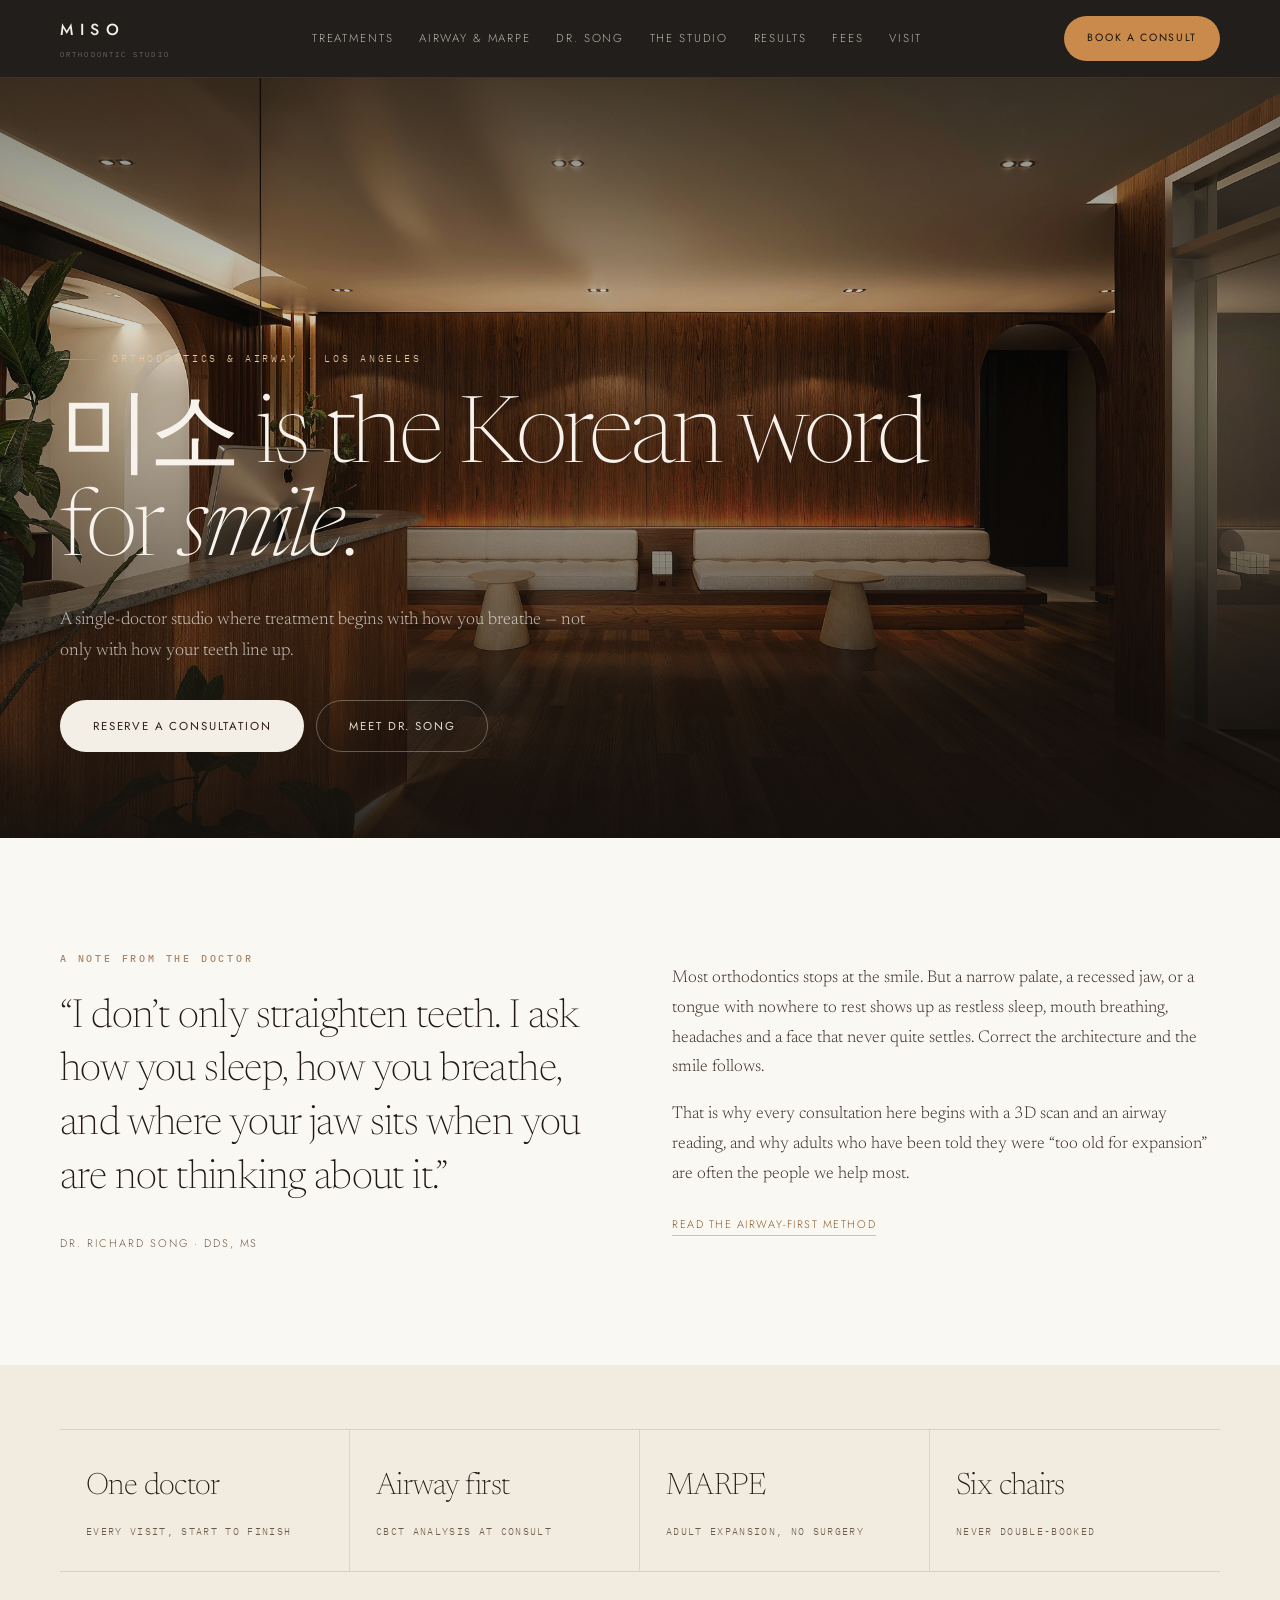
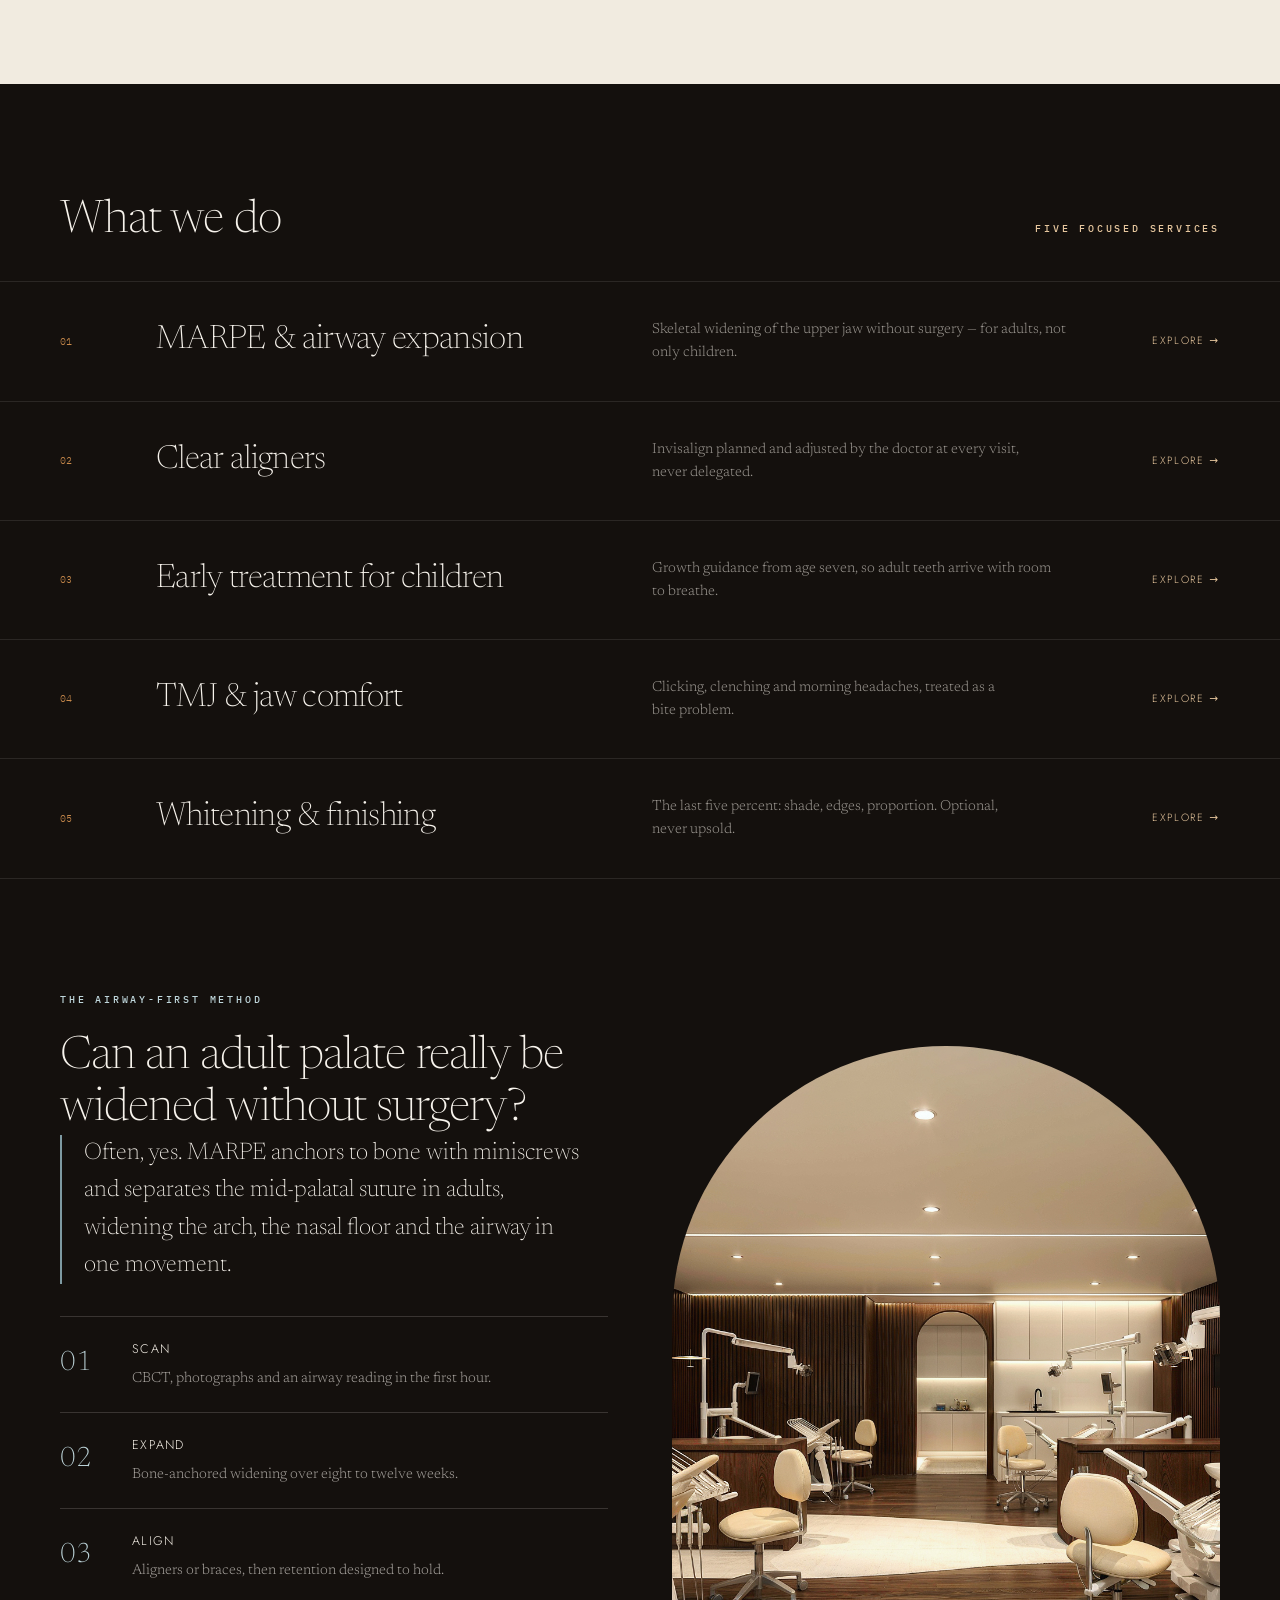
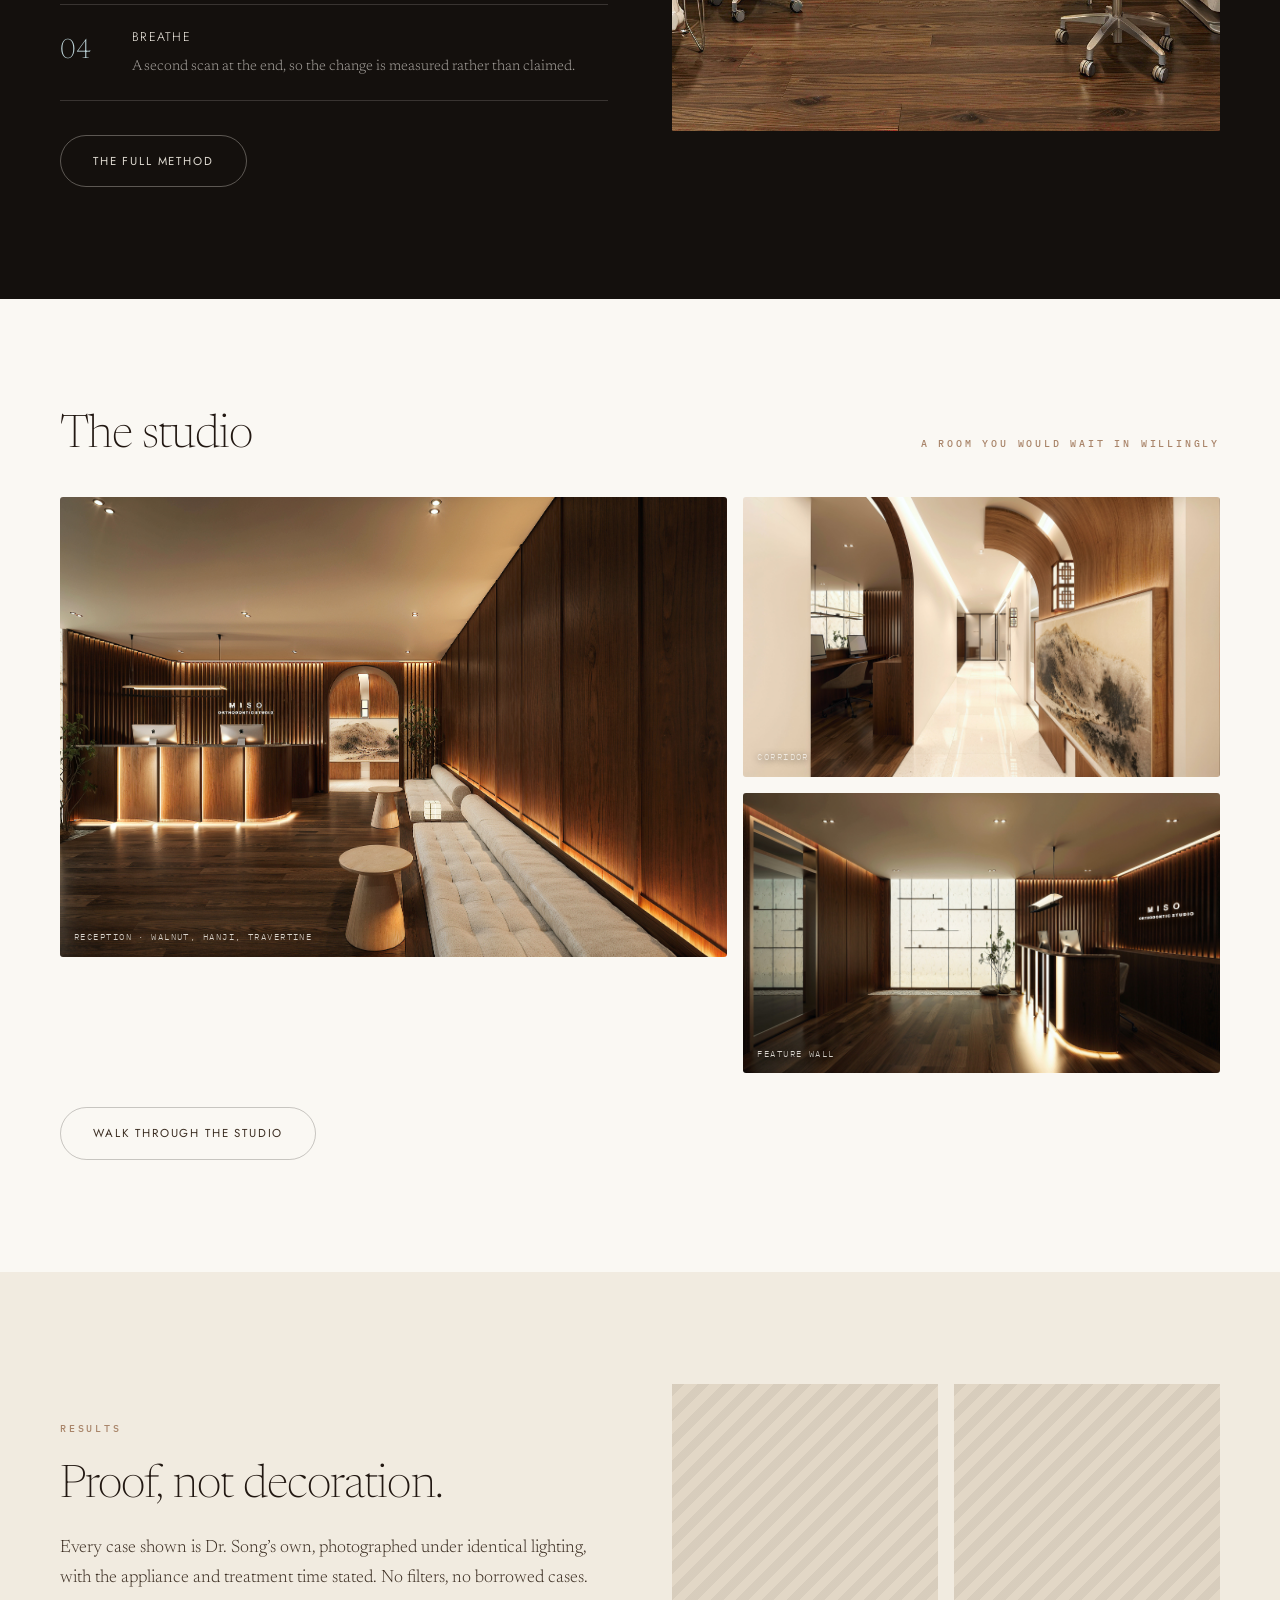
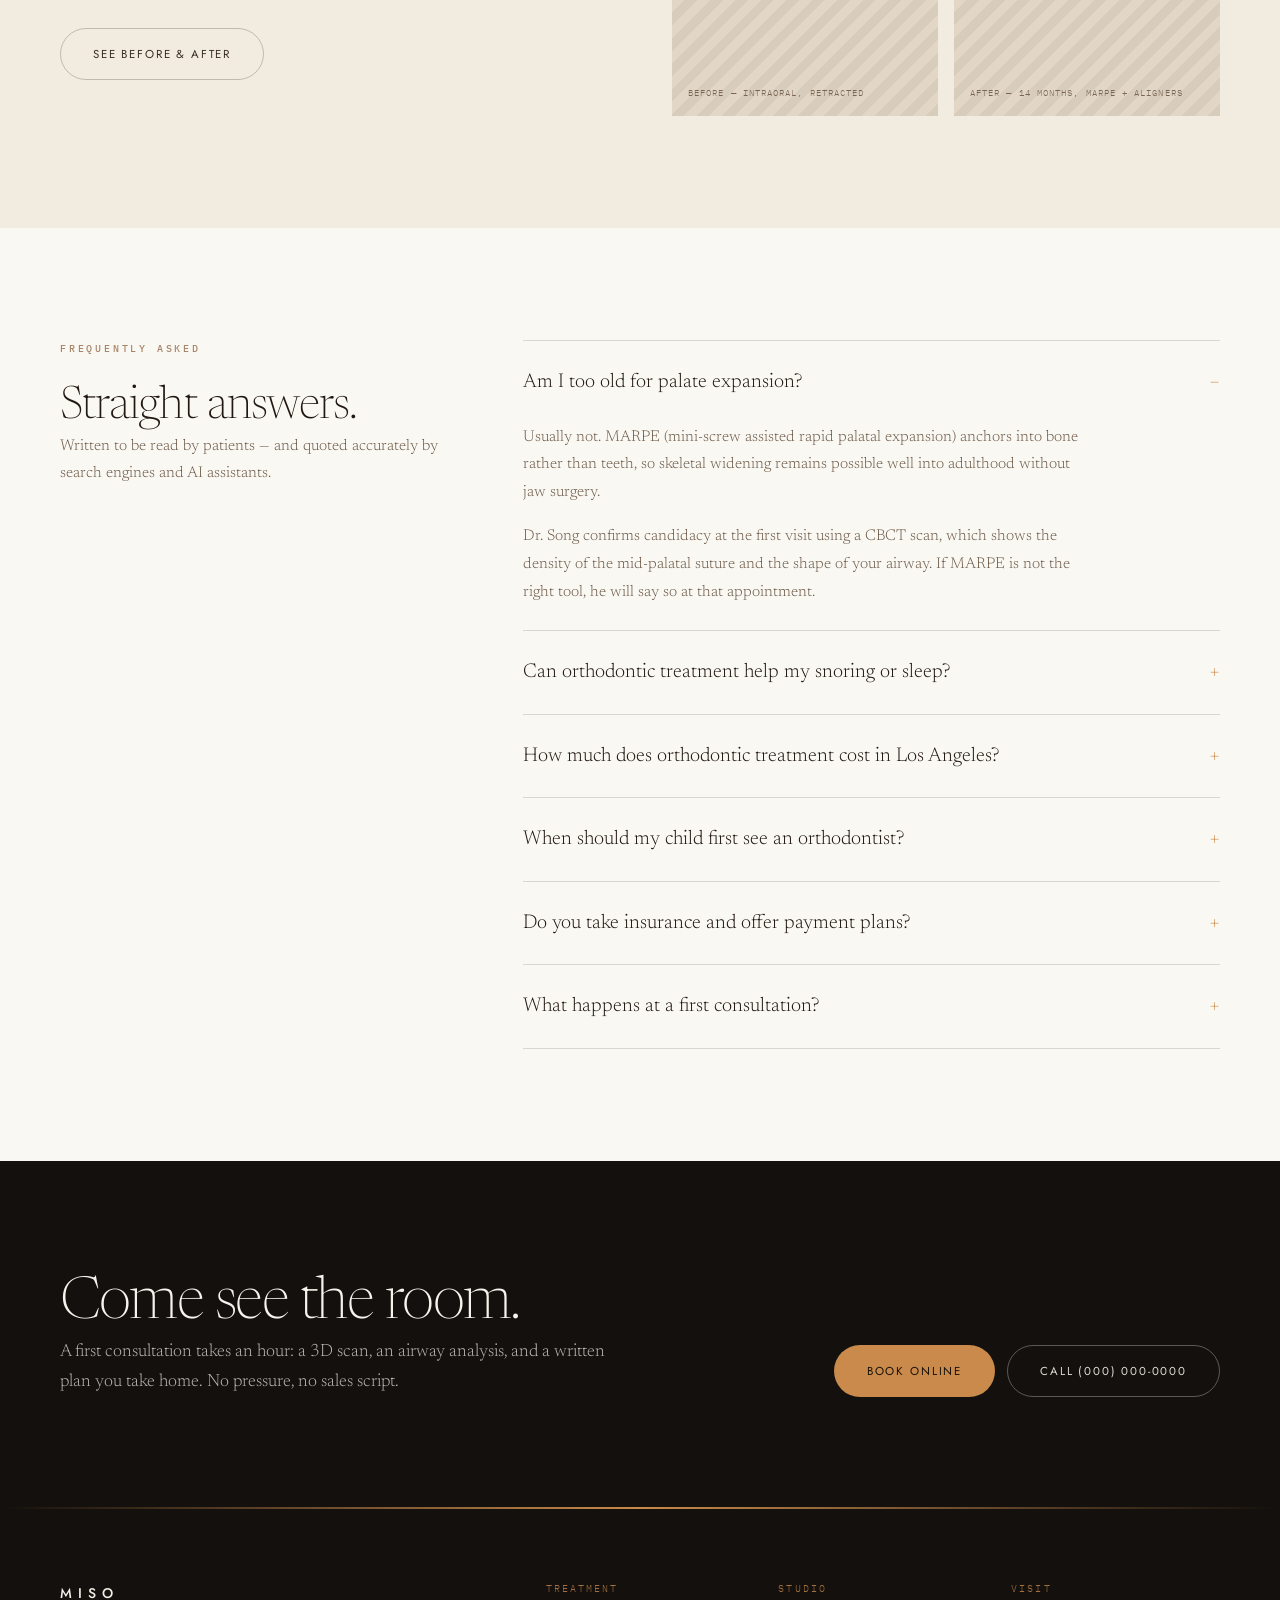
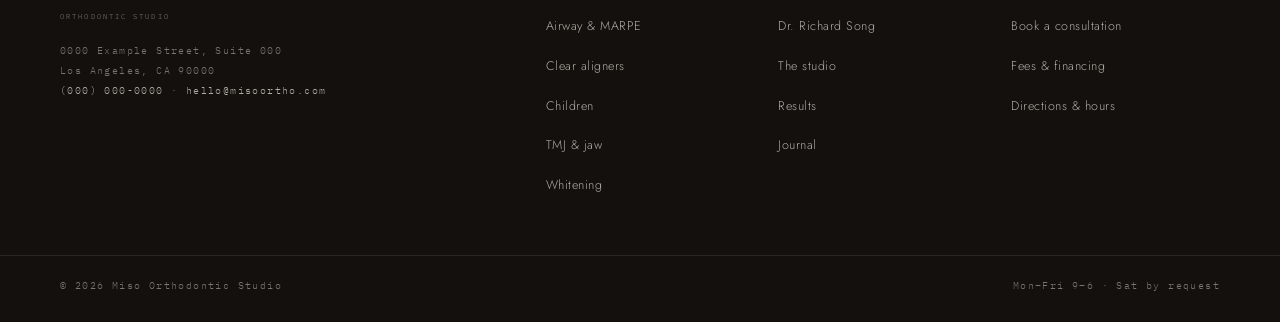
==== index.html @ 695726fe "Unpack site files to repo root (no content changes) Replaces site.zip with the site files exactly as" ====
<!DOCTYPE html>
<html lang="en">
<head>
<meta charset="utf-8">
<meta name="viewport" content="width=device-width, initial-scale=1">
<title>Miso Orthodontic Studio | Orthodontics & Airway, Los Angeles</title>
<meta name="description" content="A single-doctor orthodontic studio in Los Angeles. Dr. Richard Song treats the airway as well as the smile: MARPE expansion, clear aligners, early treatment for children and TMJ care.">
<link rel="canonical" href="https://www.misoortho.com/">
<meta property="og:title" content="Miso Orthodontic Studio | Orthodontics & Airway, Los Angeles">
<meta property="og:description" content="A single-doctor orthodontic studio in Los Angeles. Dr. Richard Song treats the airway as well as the smile: MARPE expansion, clear aligners, early treatment for children and TMJ care.">
<meta property="og:type" content="website">
<meta property="og:image" content="https://www.misoortho.com/img/lounge-dark.jpg">
<meta name="twitter:card" content="summary_large_image">
<meta name="theme-color" content="#14100D">
<link rel="preconnect" href="https://fonts.googleapis.com">
<link rel="preconnect" href="https://fonts.gstatic.com" crossorigin>
<link href="https://fonts.googleapis.com/css2?family=Newsreader:ital,opsz,wght@0,6..72,200..600;1,6..72,200..400&family=Jost:wght@300;400;500&family=IBM+Plex+Mono:wght@400;500&display=swap" rel="stylesheet">
<link rel="stylesheet" href="css/miso.css">
<script type="application/ld+json">[{"@context":"https://schema.org","@type":["Dentist","MedicalClinic"],"@id":"https://www.misoortho.com/#practice","name":"Miso Orthodontic Studio","alternateName":"Miso Ortho","description":"Orthodontic and airway-focused practice in Los Angeles led by Dr. Richard Song, DDS, MS. MARPE palatal expansion, clear aligners, early treatment for children, and TMJ care.","url":"https://www.misoortho.com/","telephone":"+1-000-000-0000","email":"hello@misoortho.com","image":"https://www.misoortho.com/img/reception-wide.jpg","priceRange":"$$$","currenciesAccepted":"USD","address":{"@type":"PostalAddress","streetAddress":"0000 Example Street, Suite 000","addressLocality":"Los Angeles","addressRegion":"CA","postalCode":"90000","addressCountry":"US"},"geo":{"@type":"GeoCoordinates","latitude":"34.0000","longitude":"-118.0000"},"areaServed":[{"@type":"City","name":"Los Angeles"}],"openingHoursSpecification":[{"@type":"OpeningHoursSpecification","dayOfWeek":["Monday","Tuesday","Wednesday","Thursday","Friday"],"opens":"09:00","closes":"18:00"},{"@type":"OpeningHoursSpecification","dayOfWeek":"Saturday","opens":"09:00","closes":"14:00","description":"By request"}],"medicalSpecialty":"Orthodontic","availableService":[{"@type":"MedicalProcedure","name":"MARPE palatal expansion","url":"https://www.misoortho.com/marpe-airway.html"},{"@type":"MedicalProcedure","name":"Clear aligner therapy","url":"https://www.misoortho.com/clear-aligners.html"},{"@type":"MedicalProcedure","name":"Interceptive orthodontics for children","url":"https://www.misoortho.com/early-treatment.html"},{"@type":"MedicalProcedure","name":"TMJ and jaw treatment","url":"https://www.misoortho.com/tmj.html"},{"@type":"MedicalProcedure","name":"Teeth whitening","url":"https://www.misoortho.com/whitening.html"}],"employee":{"@type":"Physician","@id":"https://www.misoortho.com/dr-richard-song.html#person","name":"Dr. Richard Song","honorificSuffix":"DDS, MS","jobTitle":"Orthodontist","medicalSpecialty":"Orthodontic","url":"https://www.misoortho.com/dr-richard-song.html"},"sameAs":["https://www.google.com/maps","https://www.instagram.com/"]},{"@context":"https://schema.org","@type":"FAQPage","mainEntity":[{"@type":"Question","name":"Am I too old for palate expansion?","acceptedAnswer":{"@type":"Answer","text":"Usually not. MARPE (mini-screw assisted rapid palatal expansion) anchors into bone rather than teeth, so skeletal widening remains possible well into adulthood without jaw surgery. Dr. Song confirms candidacy at the first visit using a CBCT scan, which shows the density of the mid-palatal suture and the shape of your airway. If MARPE is not the right tool, he will say so at that appointment."}},{"@type":"Question","name":"Can orthodontic treatment help my snoring or sleep?","acceptedAnswer":{"@type":"Answer","text":"It can. Widening a narrow upper jaw enlarges the nasal floor and gives the tongue more room, which many patients experience as easier nasal breathing and quieter sleep. Orthodontics is not a substitute for a sleep study. Where we suspect sleep-disordered breathing, we co-manage with a physician or sleep specialist."}},{"@type":"Question","name":"How much does orthodontic treatment cost in Los Angeles?","acceptedAnswer":{"@type":"Answer","text":"At Miso, comprehensive treatment generally falls between $4,500 and $9,500 depending on complexity and appliance, with MARPE and surgical co-management cases at the upper end. Every plan is quoted as a single all-inclusive fee covering records, appointments, retainers and one year of follow-up. Monthly plans are interest-free and we file insurance for you."}},{"@type":"Question","name":"When should my child first see an orthodontist?","acceptedAnswer":{"@type":"Answer","text":"By age seven. At that age the first adult teeth and the shape of the jaws are visible, so crowding, crossbites and narrow palates can be guided rather than corrected later. An early visit does not mean early braces. Most children first seen at seven are simply monitored, at no charge, until the right moment arrives."}},{"@type":"Question","name":"Do you take insurance and offer payment plans?","acceptedAnswer":{"@type":"Answer","text":"Yes. We are out-of-network with most PPO plans but file all paperwork on your behalf, and we offer interest-free monthly plans across the length of treatment. HSA and FSA funds are accepted."}},{"@type":"Question","name":"What happens at a first consultation?","acceptedAnswer":{"@type":"Answer","text":"One hour with Dr. Song: photographs, a 3D scan, a CBCT airway analysis where indicated, and a written treatment plan with fees before you leave. No obligation, no sales script."}}]}]</script>
</head>
<body>
<a class="skip" href="#main">Skip to content</a>
<header class="site-head">
  <div class="site-head__in">
    <a class="lockup" href="index.html" aria-label="Miso Orthodontic Studio, home">
      <span class="lockup__m">MISO</span>
      <span class="lockup__s">Orthodontic Studio</span>
    </a>
    <nav class="nav" aria-label="Primary">
      <ul><li><a href="treatments.html">Treatments</a></li><li><a href="marpe-airway.html">Airway & MARPE</a></li><li><a href="dr-richard-song.html">Dr. Song</a></li><li><a href="the-studio.html">The Studio</a></li><li><a href="results.html">Results</a></li><li><a href="fees.html">Fees</a></li><li><a href="visit.html">Visit</a></li></ul>
    </nav>
    <div class="head-cta">
      <a class="btn btn--amber btn--sm" href="consultation.html">Book a consult</a>
      <button class="burger" type="button" aria-expanded="false" aria-controls="drawer" aria-label="Open menu"><span></span><span></span></button>
    </div>
  </div>
  <div class="drawer" id="drawer" hidden>
    <ul><li><a href="treatments.html">Treatments</a></li><li><a href="marpe-airway.html">Airway & MARPE</a></li><li><a href="dr-richard-song.html">Dr. Song</a></li><li><a href="the-studio.html">The Studio</a></li><li><a href="results.html">Results</a></li><li><a href="fees.html">Fees</a></li><li><a href="visit.html">Visit</a></li><li><a href="journal.html">Journal</a></li></ul>
    <a class="btn btn--amber" href="consultation.html">Book a consultation</a>
    <a class="drawer__tel" href="tel:+1-000-000-0000">(000) 000-0000</a>
  </div>
</header>
<main id="main">
<section class="hero">
  <img class="hero__img" src="img/lounge-dark.jpg" alt="The lounge at Miso Orthodontic Studio: walnut panelling, cove lighting and a long linen bench" width="2000" height="1180" fetchpriority="high">
  <div class="hero__scrim"></div>
  <div class="hero__in">
    <p class="hero__rule"><span></span><span>Orthodontics &amp; airway &middot; Los Angeles</span></p>
    <h1 class="h1">미소 is the Korean word for <i>smile</i>.</h1>
    <p class="lede">A single-doctor studio where treatment begins with how you breathe &mdash; not only with how your teeth line up.</p>
    <p class="actions"><a class="btn btn--cream" href="consultation.html">Reserve a consultation</a><a class="btn btn--ghost-light" href="dr-richard-song.html">Meet Dr. Song</a></p>
  </div>
</section>
<section class="band band--paper" data-reveal>
  <div class="wrap two-col">
    <div>
      <p class="eyebrow">A note from the doctor</p>
      <blockquote class="pull" style="margin:0">&ldquo;I don&rsquo;t only straighten teeth. I ask how you sleep, how you breathe, and where your jaw sits when you are not thinking about it.&rdquo;</blockquote>
      <p class="sig" style="margin-top:28px">Dr. Richard Song &middot; DDS, MS</p>
    </div>
    <div class="prose">
      <p>Most orthodontics stops at the smile. But a narrow palate, a recessed jaw, or a tongue with nowhere to rest shows up as restless sleep, mouth breathing, headaches and a face that never quite settles. Correct the architecture and the smile follows.</p>
      <p>That is why every consultation here begins with a 3D scan and an airway reading, and why adults who have been told they were &ldquo;too old for expansion&rdquo; are often the people we help most.</p>
      <p style="margin-top:1.2em"><a class="txt-link" href="marpe-airway.html">Read the airway-first method</a></p>
    </div>
  </div>
</section>
<section class="band band--hanji" data-reveal style="padding-top:clamp(40px,5vw,64px)">
  <div class="wrap">
    <div class="facts">
      <div><strong>One doctor</strong><span>Every visit, start to finish</span></div>
      <div><strong>Airway first</strong><span>CBCT analysis at consult</span></div>
      <div><strong>MARPE</strong><span>Adult expansion, no surgery</span></div>
      <div><strong>Six chairs</strong><span>Never double-booked</span></div>
    </div>
  </div>
</section>
<section class="band band--ink" style="padding-bottom:0" id="treatments">
  <div class="wrap" style="display:flex;flex-wrap:wrap;gap:20px;justify-content:space-between;align-items:baseline;padding-bottom:34px">
    <h2 class="h2">What we do</h2>
    <p class="eyebrow" style="margin:0">Five focused services</p>
  </div>
  <div class="rows">
    <a class="row" href="marpe-airway.html"><span class="row__n">01</span><span class="row__t">MARPE &amp; airway expansion</span><span class="row__d">Skeletal widening of the upper jaw without surgery &mdash; for adults, not only children.</span><span class="row__go">Explore &rarr;</span></a>
    <a class="row" href="clear-aligners.html"><span class="row__n">02</span><span class="row__t">Clear aligners</span><span class="row__d">Invisalign planned and adjusted by the doctor at every visit, never delegated.</span><span class="row__go">Explore &rarr;</span></a>
    <a class="row" href="early-treatment.html"><span class="row__n">03</span><span class="row__t">Early treatment for children</span><span class="row__d">Growth guidance from age seven, so adult teeth arrive with room to breathe.</span><span class="row__go">Explore &rarr;</span></a>
    <a class="row" href="tmj.html"><span class="row__n">04</span><span class="row__t">TMJ &amp; jaw comfort</span><span class="row__d">Clicking, clenching and morning headaches, treated as a bite problem.</span><span class="row__go">Explore &rarr;</span></a>
    <a class="row" href="whitening.html"><span class="row__n">05</span><span class="row__t">Whitening &amp; finishing</span><span class="row__d">The last five percent: shade, edges, proportion. Optional, never upsold.</span><span class="row__go">Explore &rarr;</span></a>
  </div>
</section>
<section class="band band--ink" data-reveal>
  <div class="wrap two-col">
    <div>
      <p class="eyebrow eyebrow--celadon">The airway-first method</p>
      <h2 class="h2">Can an adult palate really be widened without surgery?</h2>
      <p class="answer">Often, yes. MARPE anchors to bone with miniscrews and separates the mid-palatal suture in adults, widening the arch, the nasal floor and the airway in one movement.</p>
      <ol class="steps">
        <li><b>01</b><div><span>Scan</span><p>CBCT, photographs and an airway reading in the first hour.</p></div></li>
        <li><b>02</b><div><span>Expand</span><p>Bone-anchored widening over eight to twelve weeks.</p></div></li>
        <li><b>03</b><div><span>Align</span><p>Aligners or braces, then retention designed to hold.</p></div></li>
        <li><b>04</b><div><span>Breathe</span><p>A second scan at the end, so the change is measured rather than claimed.</p></div></li>
      </ol>
      <p class="actions"><a class="btn btn--ghost-light" href="marpe-airway.html">The full method</a></p>
    </div>
    <div class="arch-img" style="aspect-ratio:4/5"><img src="img/clinic-bay.jpg" alt="A treatment bay at Miso Orthodontic Studio with walnut slat walls and cream chairs" width="1600" height="2000" loading="lazy"></div>
  </div>
</section>
<section class="band band--paper" data-reveal>
  <div class="wrap">
    <div style="display:flex;flex-wrap:wrap;gap:20px;justify-content:space-between;align-items:baseline;margin-bottom:34px">
      <h2 class="h2">The studio</h2>
      <p class="eyebrow" style="margin:0">A room you would wait in willingly</p>
    </div>
    <div class="gallery">
      <figure class="gallery__main"><img src="img/reception-wide.jpg" alt="Reception at Miso Orthodontic Studio with backlit signage and a walnut slat wall" width="2000" height="1180" loading="lazy"><figcaption>Reception &middot; walnut, hanji, travertine</figcaption></figure>
      <div class="gallery__side">
        <figure><img src="img/corridor-arch.jpg" alt="Arched walnut corridor with an ink-wash landscape painting" width="1400" height="900" loading="lazy"><figcaption>Corridor</figcaption></figure>
        <figure><img src="img/reception-hanji.jpg" alt="Hanji-panel feature wall behind the reception desk" width="1400" height="900" loading="lazy"><figcaption>Feature wall</figcaption></figure>
      </div>
    </div>
    <p class="actions"><a class="btn btn--ghost" href="the-studio.html">Walk through the studio</a></p>
  </div>
</section>
<section class="band band--hanji" data-reveal>
  <div class="wrap two-col">
    <div>
      <p class="eyebrow">Results</p>
      <h2 class="h2">Proof, not decoration.</h2>
      <p class="lede" style="margin-top:20px">Every case shown is Dr. Song&rsquo;s own, photographed under identical lighting, with the appliance and treatment time stated. No filters, no borrowed cases.</p>
      <p class="actions"><a class="btn btn--ghost" href="results.html">See before &amp; after</a></p>
    </div>
    <div class="grid-3" style="grid-template-columns:1fr 1fr">
      <div class="ph ph--case">Before &mdash; intraoral, retracted</div>
      <div class="ph ph--case">After &mdash; 14 months, MARPE + aligners</div>
    </div>
  </div>
</section>
<section class="band band--paper" id="faq">
  <div class="wrap wrap--split">
    <div class="split__aside">
      <p class="eyebrow">Frequently asked</p>
      <h2 class="h2">Straight answers.</h2>
      <p class="lede-sm">Written to be read by patients &mdash; and quoted accurately by search engines and AI assistants.</p>
    </div>
    <div class="split__body faq">
      <details class="faq__item" open>
        <summary><span>Am I too old for palate expansion?</span></summary>
        <div class="faq__a"><p>Usually not. MARPE (mini-screw assisted rapid palatal expansion) anchors into bone rather than teeth, so skeletal widening remains possible well into adulthood without jaw surgery.</p><p>Dr. Song confirms candidacy at the first visit using a CBCT scan, which shows the density of the mid-palatal suture and the shape of your airway. If MARPE is not the right tool, he will say so at that appointment.</p></div>
      </details>
      <details class="faq__item">
        <summary><span>Can orthodontic treatment help my snoring or sleep?</span></summary>
        <div class="faq__a"><p>It can. Widening a narrow upper jaw enlarges the nasal floor and gives the tongue more room, which many patients experience as easier nasal breathing and quieter sleep.</p><p>Orthodontics is not a substitute for a sleep study. Where we suspect sleep-disordered breathing, we co-manage with a physician or sleep specialist.</p></div>
      </details>
      <details class="faq__item">
        <summary><span>How much does orthodontic treatment cost in Los Angeles?</span></summary>
        <div class="faq__a"><p>At Miso, comprehensive treatment generally falls between $4,500 and $9,500 depending on complexity and appliance, with MARPE and surgical co-management cases at the upper end.</p><p>Every plan is quoted as a single all-inclusive fee covering records, appointments, retainers and one year of follow-up. Monthly plans are interest-free and we file insurance for you.</p></div>
      </details>
      <details class="faq__item">
        <summary><span>When should my child first see an orthodontist?</span></summary>
        <div class="faq__a"><p>By age seven. At that age the first adult teeth and the shape of the jaws are visible, so crowding, crossbites and narrow palates can be guided rather than corrected later.</p><p>An early visit does not mean early braces. Most children first seen at seven are simply monitored, at no charge, until the right moment arrives.</p></div>
      </details>
      <details class="faq__item">
        <summary><span>Do you take insurance and offer payment plans?</span></summary>
        <div class="faq__a"><p>Yes. We are out-of-network with most PPO plans but file all paperwork on your behalf, and we offer interest-free monthly plans across the length of treatment. HSA and FSA funds are accepted.</p></div>
      </details>
      <details class="faq__item">
        <summary><span>What happens at a first consultation?</span></summary>
        <div class="faq__a"><p>One hour with Dr. Song: photographs, a 3D scan, a CBCT airway analysis where indicated, and a written treatment plan with fees before you leave. No obligation, no sales script.</p></div>
      </details>
    </div>
  </div>
</section>
<section class="band band--ink cta-band" data-reveal>
  <div class="wrap cta-band__in">
    <div>
      <h2 class="h1-sm">Come see the room.</h2>
      <p class="lede lede--on-dark">A first consultation takes an hour: a 3D scan, an airway analysis, and a written plan you take home. No pressure, no sales script.</p>
    </div>
    <div class="cta-band__actions">
      <a class="btn btn--amber" href="consultation.html">Book online</a>
      <a class="btn btn--ghost-light" href="tel:+1-000-000-0000">Call (000) 000-0000</a>
    </div>
  </div>
</section>
</main>
<footer class="site-foot">
  <div class="wrap site-foot__in">
    <div class="site-foot__brand">
      <span class="lockup__m">MISO</span>
      <span class="lockup__s">Orthodontic Studio</span>
      <p class="mono-sm">0000 Example Street, Suite 000<br>Los Angeles, CA 90000<br><a href="tel:+1-000-000-0000">(000) 000-0000</a> &middot; <a href="mailto:hello@misoortho.com">hello@misoortho.com</a></p>
    </div>
    <div class="site-foot__cols">
      <div><p class="mono-label">Treatment</p><ul><li><a href="marpe-airway.html">Airway &amp; MARPE</a></li><li><a href="clear-aligners.html">Clear aligners</a></li><li><a href="early-treatment.html">Children</a></li><li><a href="tmj.html">TMJ &amp; jaw</a></li><li><a href="whitening.html">Whitening</a></li></ul></div>
      <div><p class="mono-label">Studio</p><ul><li><a href="dr-richard-song.html">Dr. Richard Song</a></li><li><a href="the-studio.html">The studio</a></li><li><a href="results.html">Results</a></li><li><a href="journal.html">Journal</a></li></ul></div>
      <div><p class="mono-label">Visit</p><ul><li><a href="consultation.html">Book a consultation</a></li><li><a href="fees.html">Fees &amp; financing</a></li><li><a href="visit.html">Directions &amp; hours</a></li></ul></div>
    </div>
  </div>
  <div class="wrap site-foot__legal"><span class="mono-sm">&copy; 2026 Miso Orthodontic Studio</span><span class="mono-sm">Mon&ndash;Fri 9&ndash;6 &middot; Sat by request</span></div>
</footer>
<script src="js/miso.js" defer></script>
<script src="js/analytics.js" defer></script>
<script>
  window.va = window.va || function () { (window.vaq = window.vaq || []).push(arguments); };
</script>
<script defer src="/_vercel/insights/script.js"></script>
</body>
</html>
---- css/miso.css ----
/* Miso Orthodontic Studio — design system
   Palette + type lifted from the interior renders and the signage lockup.
   Two accents only: amber = cove lighting, celadon = airway/wellness. */
:root{
  --ink:#14100D; --ink-2:#0F0C0A; --walnut:#2E1E14; --walnut-2:#3E2A1C;
  --amber:#C98A4B; --amber-soft:#E7C79E; --celadon:#7E9AA2; --celadon-soft:#BFD6DB;
  --travertine:#E2D7C6; --hanji:#F4EFE6; --paper:#FAF8F3; --paper-2:#F1EBE0;
  --text:#3A2C20; --muted:#6D5A49; --faint:#A9856A;
  --serif:"Newsreader",Georgia,"Times New Roman",serif;
  --sans:"Jost",system-ui,-apple-system,"Helvetica Neue",sans-serif;
  --mono:"IBM Plex Mono",ui-monospace,SFMono-Regular,monospace;
  --arch:999px 999px 4px 4px;
  --gut:clamp(20px,5vw,60px);
  --band:clamp(64px,9vw,112px);
}
*,*::before,*::after{box-sizing:border-box}
html{-webkit-text-size-adjust:100%;scroll-behavior:smooth}
@media (prefers-reduced-motion:reduce){html{scroll-behavior:auto}}
body{margin:0;background:var(--paper);color:var(--text);font-family:var(--serif);font-weight:300;
  font-size:17px;line-height:1.75;text-wrap:pretty;
  background-image:repeating-linear-gradient(0deg,rgba(20,16,13,.014) 0 1px,transparent 1px 3px);}
img{max-width:100%;height:auto;display:block}
a{color:#8A5A2B;text-decoration:none}
a:hover{color:var(--amber)}
h1,h2,h3,h4{font-weight:200;letter-spacing:-.02em;line-height:1.12;margin:0;color:#221812}
p{margin:0 0 1em}
p:last-child{margin-bottom:0}
.skip{position:absolute;left:-9999px}
.skip:focus{left:12px;top:12px;z-index:99;background:var(--hanji);color:var(--ink);padding:12px 18px;border-radius:4px}
:focus-visible{outline:2px solid var(--amber);outline-offset:3px}
.wrap{max-width:1360px;margin:0 auto;padding:0 var(--gut)}
.band{padding:var(--band) 0}
.band--paper{background:var(--paper)}
.band--hanji{background:var(--paper-2)}
.band--ink{background:var(--ink);color:rgba(247,243,236,.74)}
.band--ink h1,.band--ink h2,.band--ink h3{color:#F7F3EC}
.band--walnut{background:var(--walnut);color:rgba(247,243,236,.74)}
.band--walnut h2{color:#F7F3EC}

/* type scale */
.eyebrow{font-family:var(--mono);font-size:10px;font-weight:500;letter-spacing:.28em;text-transform:uppercase;color:var(--faint);margin:0 0 24px}
.band--ink .eyebrow,.band--walnut .eyebrow{color:var(--amber-soft)}
.eyebrow--celadon{color:#6D8B93}
.band--ink .eyebrow--celadon{color:var(--celadon-soft)}
.h1{font-size:clamp(44px,7.4vw,92px);line-height:1.02;letter-spacing:-.035em}
.h1-sm{font-size:clamp(34px,4.6vw,60px);line-height:1.08;letter-spacing:-.03em}
.h2{font-size:clamp(30px,3.6vw,50px)}
.h3{font-size:clamp(24px,2.4vw,34px)}
.lede{font-size:clamp(17px,1.4vw,19px);line-height:1.7;max-width:56ch}
.lede--on-dark{color:rgba(247,243,236,.74)}
.lede-sm{font-size:15.5px;line-height:1.75;color:var(--muted);max-width:46ch}
.mono-label{font-family:var(--mono);font-size:9.5px;letter-spacing:.22em;text-transform:uppercase;color:var(--faint);margin:0 0 14px}
.mono-sm{font-family:var(--mono);font-size:10px;line-height:2;letter-spacing:.14em;color:var(--muted)}
.pull{font-size:clamp(26px,3.2vw,40px);line-height:1.34;font-weight:200;color:#221812;letter-spacing:-.015em}
.band--ink .pull{color:#F4EFE6}
.sig{font-family:var(--sans);font-size:11px;letter-spacing:.18em;text-transform:uppercase;color:var(--muted)}
.band--ink .sig{color:rgba(244,239,230,.6)}

/* buttons */
.btn{display:inline-flex;align-items:center;justify-content:center;min-height:48px;padding:15px 32px;border-radius:999px;
  font-family:var(--sans);font-size:11.5px;font-weight:400;letter-spacing:.16em;text-transform:uppercase;
  border:1px solid transparent;transition:transform .25s ease,background-color .25s ease,color .25s ease,border-color .25s ease}
.btn:hover{transform:translateY(-1px)}
.btn--amber{background:var(--amber);color:#1A1209}
.btn--amber:hover{background:var(--amber-soft);color:#1A1209}
.btn--ink{background:var(--walnut);color:var(--hanji)}
.btn--ink:hover{background:var(--ink);color:var(--hanji)}
.btn--cream{background:var(--hanji);color:var(--walnut)}
.btn--cream:hover{background:#fff;color:var(--walnut)}
.btn--ghost{border-color:rgba(20,16,13,.22);color:#3A2C20}
.btn--ghost:hover{border-color:var(--amber);color:#8A5A2B}
.btn--ghost-light{border-color:rgba(244,239,230,.32);color:rgba(244,239,230,.9)}
.btn--ghost-light:hover{border-color:var(--amber-soft);color:#fff}
.btn--sm{min-height:42px;padding:12px 22px;font-size:10.5px}
.txt-link{font-family:var(--sans);font-size:11px;letter-spacing:.14em;text-transform:uppercase;border-bottom:1px solid rgba(138,90,43,.35);padding-bottom:3px}

/* header */
.site-head{position:sticky;top:0;z-index:50;background:rgba(20,16,13,.94);backdrop-filter:blur(10px);border-bottom:1px solid rgba(244,239,230,.1)}
.site-head__in{display:flex;align-items:center;justify-content:space-between;gap:24px;max-width:1360px;margin:0 auto;padding:16px var(--gut)}
.lockup{display:block;color:var(--hanji)}
.lockup:hover{color:#fff}
.lockup__m{display:block;font-family:var(--sans);font-weight:500;font-size:16px;letter-spacing:.42em}
.lockup__s{display:block;font-family:var(--mono);font-size:7px;letter-spacing:.3em;text-transform:uppercase;color:rgba(244,239,230,.5);margin-top:5px}
.nav ul{display:flex;gap:clamp(14px,2vw,32px);list-style:none;margin:0;padding:0}
.nav a{font-family:var(--sans);font-size:11.5px;letter-spacing:.16em;text-transform:uppercase;color:rgba(244,239,230,.72);padding:6px 0;border-bottom:1px solid transparent}
.nav a:hover,.nav a[aria-current]{color:var(--amber-soft);border-bottom-color:var(--amber)}
.head-cta{display:flex;align-items:center;gap:12px}
.burger{display:none;width:46px;height:46px;background:none;border:1px solid rgba(244,239,230,.25);border-radius:999px;cursor:pointer;
  flex-direction:column;align-items:center;justify-content:center;gap:5px}
.burger span{display:block;width:14px;height:1px;background:var(--hanji);transition:transform .3s ease,opacity .3s ease}
.burger[aria-expanded="true"] span:first-child{transform:translateY(3px) rotate(45deg)}
.burger[aria-expanded="true"] span:last-child{transform:translateY(-3px) rotate(-45deg)}
.drawer{background:var(--ink);border-top:1px solid rgba(244,239,230,.1);padding:20px var(--gut) 34px}
.drawer[hidden]{display:none}
.drawer ul{list-style:none;margin:0 0 22px;padding:0}
.drawer li{border-top:1px solid rgba(244,239,230,.12)}
.drawer a{display:block;padding:16px 0;font-family:var(--serif);font-size:24px;font-weight:200;color:var(--hanji)}
.drawer__tel{display:block;margin-top:16px;font-family:var(--mono);font-size:11px;letter-spacing:.16em;color:rgba(244,239,230,.6)}

/* hero */
.hero{position:relative;min-height:min(88vh,760px);display:flex;align-items:flex-end;overflow:hidden;background:var(--ink)}
.hero__img{position:absolute;inset:0;width:100%;height:100%;object-fit:cover;object-position:center 42%}
.hero__scrim{position:absolute;inset:0;background:linear-gradient(180deg,rgba(20,16,13,.55) 0%,rgba(20,16,13,.15) 34%,rgba(20,16,13,.9) 100%)}
.hero__in{position:relative;width:100%;max-width:1360px;margin:0 auto;padding:0 var(--gut) clamp(48px,7vw,86px)}
.hero__in>*{opacity:0;transform:translateY(22px);animation:rise .9s cubic-bezier(.22,.7,.24,1) forwards}
.hero__in>*:nth-child(2){animation-delay:.1s}
.hero__in>*:nth-child(3){animation-delay:.18s}
.hero__in>*:nth-child(4){animation-delay:.26s}
@keyframes rise{to{opacity:1;transform:none}}
.hero h1{color:#F7F3EC;max-width:19ch}
.hero .lede{color:rgba(247,243,236,.76);margin-top:24px}
.hero__rule{display:flex;align-items:center;gap:14px;margin-bottom:26px}
.hero__rule span:first-child{width:38px;height:1px;background:var(--amber)}
.hero__rule span:last-child{font-family:var(--mono);font-size:9.5px;letter-spacing:.3em;text-transform:uppercase;color:var(--amber-soft)}
.actions{display:flex;flex-wrap:wrap;gap:12px;margin-top:34px}
@media (prefers-reduced-motion:reduce){.hero__in>*{animation:none;opacity:1;transform:none}}

/* page hero (inner pages) */
.phero{background:var(--ink);padding:clamp(56px,8vw,104px) 0 clamp(48px,6vw,84px)}
.phero h1{color:#F7F3EC;max-width:22ch}
.phero p.lede{color:rgba(247,243,236,.74);margin-top:22px}
.phero__grid{display:grid;grid-template-columns:1.1fr .9fr;gap:clamp(28px,5vw,72px);align-items:end}
.phero__img{border-radius:var(--arch);overflow:hidden;aspect-ratio:4/5}
.phero__img img{width:100%;height:100%;object-fit:cover}
.crumbs{list-style:none;display:flex;flex-wrap:wrap;gap:10px;margin:0 0 26px;padding:0;font-family:var(--mono);font-size:9.5px;letter-spacing:.18em;text-transform:uppercase}
.crumbs li+li::before{content:"/";margin-right:10px;color:rgba(244,239,230,.3)}
.crumbs a{color:rgba(244,239,230,.55)}
.crumbs a:hover{color:var(--amber-soft)}
.crumbs li[aria-current]{color:var(--amber-soft)}

/* layout helpers */
.wrap--split{max-width:1360px;margin:0 auto;padding:0 var(--gut);display:grid;grid-template-columns:minmax(240px,.8fr) minmax(0,1.4fr);gap:clamp(28px,5vw,80px);align-items:start}
.two-col{display:grid;grid-template-columns:1fr 1fr;gap:clamp(28px,5vw,72px);align-items:center}
.arch-img{border-radius:var(--arch);overflow:hidden}
.arch-img img{width:100%;height:100%;object-fit:cover}
.prose p+p{margin-top:0}
.prose h3{margin:38px 0 12px}
.prose ul{margin:0 0 1em;padding-left:20px}
.prose li{margin-bottom:.5em}
.answer{font-size:clamp(19px,2vw,24px);line-height:1.55;font-weight:200;color:#221812;border-left:2px solid var(--amber);padding-left:22px;margin:0 0 32px}
.band--ink .answer{color:#F7F3EC;border-left-color:var(--celadon)}

/* facts strip */
.facts{display:grid;grid-template-columns:repeat(4,1fr);border-top:1px solid rgba(20,16,13,.12);border-bottom:1px solid rgba(20,16,13,.12)}
.facts>div{padding:30px 26px;border-right:1px solid rgba(20,16,13,.1)}
.facts>div:last-child{border-right:0}
.facts strong{display:block;font-family:var(--serif);font-weight:200;font-size:clamp(24px,2.4vw,34px);color:#221812;letter-spacing:-.02em}
.facts span{display:block;font-family:var(--mono);font-size:9.5px;letter-spacing:.14em;text-transform:uppercase;color:var(--muted);margin-top:10px}

/* treatment index rows */
.rows{border-top:1px solid rgba(244,239,230,.1)}
.row{display:grid;grid-template-columns:64px minmax(0,1fr) minmax(0,26rem) 120px;gap:clamp(16px,3vw,32px);align-items:center;
  padding:30px var(--gut);border-bottom:1px solid rgba(244,239,230,.1);max-width:1360px;margin:0 auto;
  position:relative;transition:background-color .3s ease}
.row::before{content:"";position:absolute;inset:0;background:linear-gradient(90deg,rgba(201,138,75,.14),transparent 55%);opacity:0;transition:opacity .35s ease}
.row:hover::before{opacity:1}
.row>*{position:relative}
.row__n{font-family:var(--mono);font-size:10px;color:var(--amber)}
.row__t{font-family:var(--serif);font-weight:200;font-size:clamp(24px,2.6vw,34px);color:#F7F3EC;letter-spacing:-.02em}
.row__d{font-size:14.5px;line-height:1.6;color:rgba(244,239,230,.6)}
.row__go{justify-self:end;font-family:var(--sans);font-size:10.5px;letter-spacing:.16em;text-transform:uppercase;color:var(--amber-soft)}

/* cards */
.cards{display:grid;grid-template-columns:repeat(3,1fr);gap:24px}
.card{background:var(--paper);border:1px solid rgba(20,16,13,.09);display:flex;flex-direction:column}
.card--lead{grid-row:span 2}
.card__img{aspect-ratio:16/10;overflow:hidden}
.card--lead .card__img{aspect-ratio:4/3}
.card__img img{width:100%;height:100%;object-fit:cover;transition:transform .7s cubic-bezier(.22,.7,.24,1)}
.card:hover .card__img img{transform:scale(1.04)}
.card__body{padding:26px}
.card h3{margin:12px 0 10px}
.card p{font-size:14.5px;line-height:1.7;color:var(--muted)}

/* steps */
.steps{list-style:none;margin:0;padding:0}
.steps li{display:flex;gap:20px;padding:22px 0;border-top:1px solid rgba(247,243,236,.16)}
.steps li:last-child{border-bottom:1px solid rgba(247,243,236,.16)}
.steps b{flex:none;width:52px;font-family:var(--serif);font-weight:200;font-size:28px;color:var(--celadon-soft)}
.steps span{display:block;font-family:var(--sans);font-size:12.5px;letter-spacing:.1em;text-transform:uppercase;color:#F4EFE6}
.steps p{margin:6px 0 0;font-size:14.5px;line-height:1.6;color:rgba(247,243,236,.64)}
.band--paper .steps li{border-color:rgba(20,16,13,.14)}
.band--paper .steps b{color:var(--amber)}
.band--paper .steps span{color:#221812}
.band--paper .steps p{color:var(--muted)}

/* gallery */
.gallery{display:grid;grid-template-columns:1.4fr 1fr;gap:16px}
.gallery__side{display:grid;grid-template-rows:1fr 1fr;gap:16px}
.gallery figure{margin:0;overflow:hidden;border-radius:3px;position:relative;background:var(--walnut)}
.gallery img{width:100%;height:100%;object-fit:cover;transition:transform .8s cubic-bezier(.22,.7,.24,1)}
.gallery figure:hover img{transform:scale(1.03)}
.gallery__main{height:clamp(300px,42vw,460px)}
.gallery figcaption{position:absolute;left:14px;bottom:12px;font-family:var(--mono);font-size:9px;letter-spacing:.16em;text-transform:uppercase;color:rgba(247,243,236,.85);text-shadow:0 1px 6px rgba(0,0,0,.6)}
.grid-3{display:grid;grid-template-columns:repeat(3,1fr);gap:16px}
.grid-3 figure{margin:0;border-radius:3px;overflow:hidden;aspect-ratio:1;position:relative}

/* faq */
.faq__item{border-top:1px solid rgba(20,16,13,.14)}
.faq__item:last-child{border-bottom:1px solid rgba(20,16,13,.14)}
.faq__item summary{display:flex;justify-content:space-between;gap:20px;align-items:baseline;list-style:none;cursor:pointer;
  padding:22px 0;font-size:clamp(18px,1.7vw,20px);font-weight:300;color:#221812}
.faq__item summary::-webkit-details-marker{display:none}
.faq__item summary::after{content:"+";font-family:var(--serif);font-size:22px;color:var(--amber);flex:none}
.faq__item[open] summary::after{content:"\2212"}
.faq__item summary:hover{color:#8A5A2B}
.faq__a{padding:0 0 24px;max-width:62ch;color:var(--muted);font-size:15.5px;line-height:1.8}
.faq__a p+p{margin-top:1em}

/* placeholders for photography not yet shot */
.ph{background:var(--travertine);background-image:repeating-linear-gradient(-45deg,rgba(20,16,13,.05) 0 9px,transparent 9px 18px);
  display:flex;align-items:flex-end;padding:16px;color:#7A6552;font-family:var(--mono);font-size:9px;letter-spacing:.12em;text-transform:uppercase;line-height:1.6}
.ph--arch{border-radius:var(--arch)}
.ph--portrait{aspect-ratio:3/4}
.ph--case{aspect-ratio:4/5}

/* cta band */
.cta-band{position:relative;overflow:hidden}
.cta-band::after{content:"";position:absolute;left:0;right:0;bottom:0;height:2px;background:linear-gradient(90deg,transparent,var(--amber),transparent)}
.cta-band__in{display:flex;flex-wrap:wrap;gap:36px;justify-content:space-between;align-items:flex-end}
.cta-band__actions{display:flex;flex-wrap:wrap;gap:12px}

/* footer */
.site-foot{background:var(--ink);color:rgba(244,239,230,.6);padding:clamp(48px,6vw,72px) 0 26px}
.site-foot__in{display:grid;grid-template-columns:minmax(240px,1fr) minmax(0,1.6fr);gap:clamp(28px,5vw,72px)}
.site-foot .lockup__m{color:var(--hanji);font-size:14px}
.site-foot .lockup__s{margin-bottom:18px}
.site-foot .mono-sm{color:rgba(244,239,230,.45)}
.site-foot a{color:rgba(244,239,230,.7)}
.site-foot a:hover{color:var(--amber-soft)}
.site-foot__cols{display:grid;grid-template-columns:repeat(3,1fr);gap:24px}
.site-foot__cols ul{list-style:none;margin:0;padding:0}
.site-foot__cols li{margin-bottom:10px}
.site-foot__cols a{font-family:var(--sans);font-size:12.5px;letter-spacing:.04em}
.site-foot .mono-label{color:var(--amber);opacity:.8}
.site-foot__legal{display:flex;justify-content:space-between;gap:16px;flex-wrap:wrap;margin-top:44px;padding-top:20px;border-top:1px solid rgba(244,239,230,.1)}

/* reveal on scroll */
[data-reveal]{opacity:0;transform:translateY(26px);transition:opacity .8s cubic-bezier(.22,.7,.24,1),transform .8s cubic-bezier(.22,.7,.24,1)}
[data-reveal].is-in{opacity:1;transform:none}
@media (prefers-reduced-motion:reduce){[data-reveal]{opacity:1;transform:none;transition:none}}

/* responsive */
@media (max-width:1080px){
  .nav{display:none}
  .burger{display:flex}
  .cards{grid-template-columns:1fr 1fr}
  .card--lead{grid-row:auto;grid-column:span 2}
  .facts{grid-template-columns:1fr 1fr}
  .facts>div:nth-child(2n){border-right:0}
  .facts>div:nth-child(-n+2){border-bottom:1px solid rgba(20,16,13,.1)}
  .row{grid-template-columns:44px minmax(0,1fr) 90px}
  .row__d{display:none}
}
@media (max-width:820px){
  body{font-size:16.5px}
  .wrap--split,.two-col,.phero__grid,.site-foot__in{grid-template-columns:1fr}
  .phero__img{aspect-ratio:16/11;order:-1}
  .gallery{grid-template-columns:1fr}
  .gallery__side{grid-template-rows:auto;grid-template-columns:1fr 1fr}
  .gallery__side figure{aspect-ratio:1}
  .cards{grid-template-columns:1fr}
  .card--lead{grid-column:auto}
  .site-foot__cols{grid-template-columns:1fr 1fr}
  .cta-band__in{align-items:flex-start}
}
@media (max-width:520px){
  .grid-3{grid-template-columns:1fr 1fr}
  .facts{grid-template-columns:1fr}
  .facts>div{border-right:0;border-bottom:1px solid rgba(20,16,13,.1)}
  .head-cta .btn{display:none}
  .btn{width:100%}
  .cta-band__actions .btn,.actions .btn{width:auto;flex:1 1 auto}
}
@media print{.site-head,.drawer,.cta-band,.burger{display:none}body{background:#fff}}
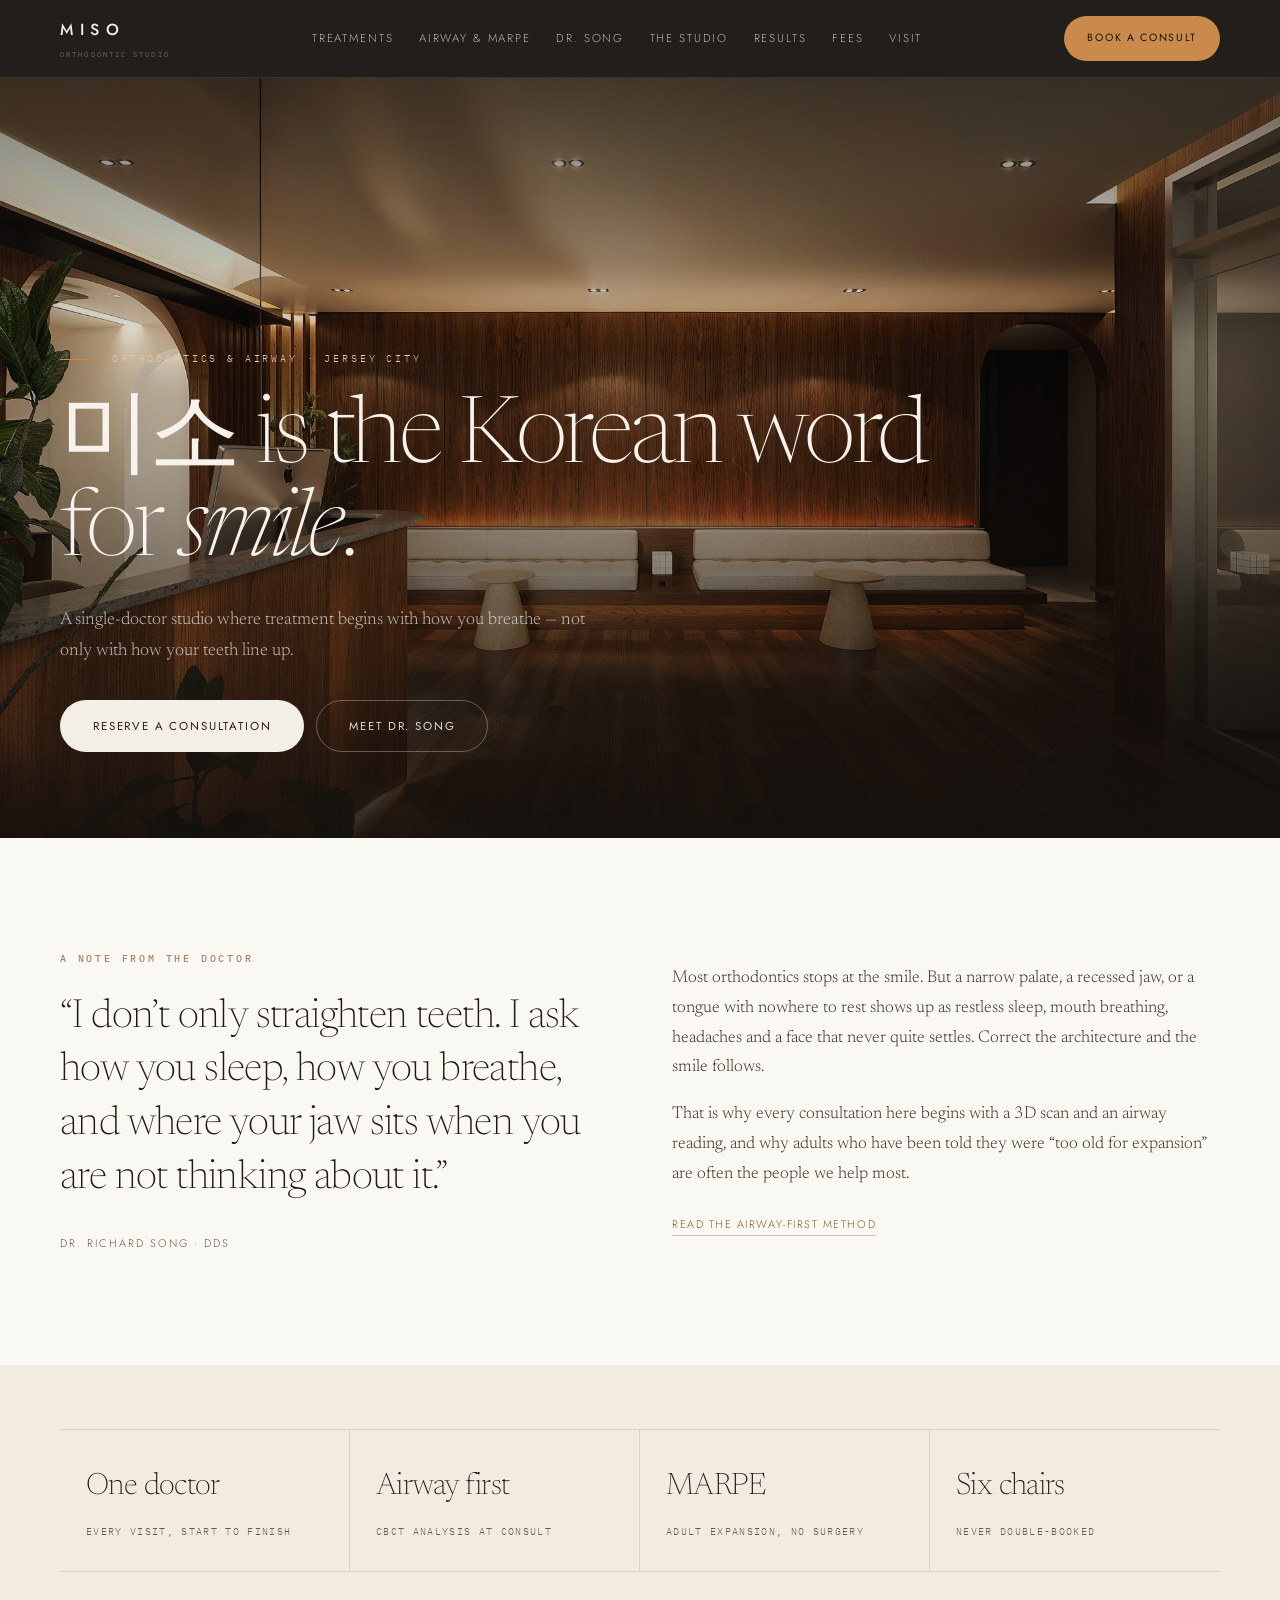
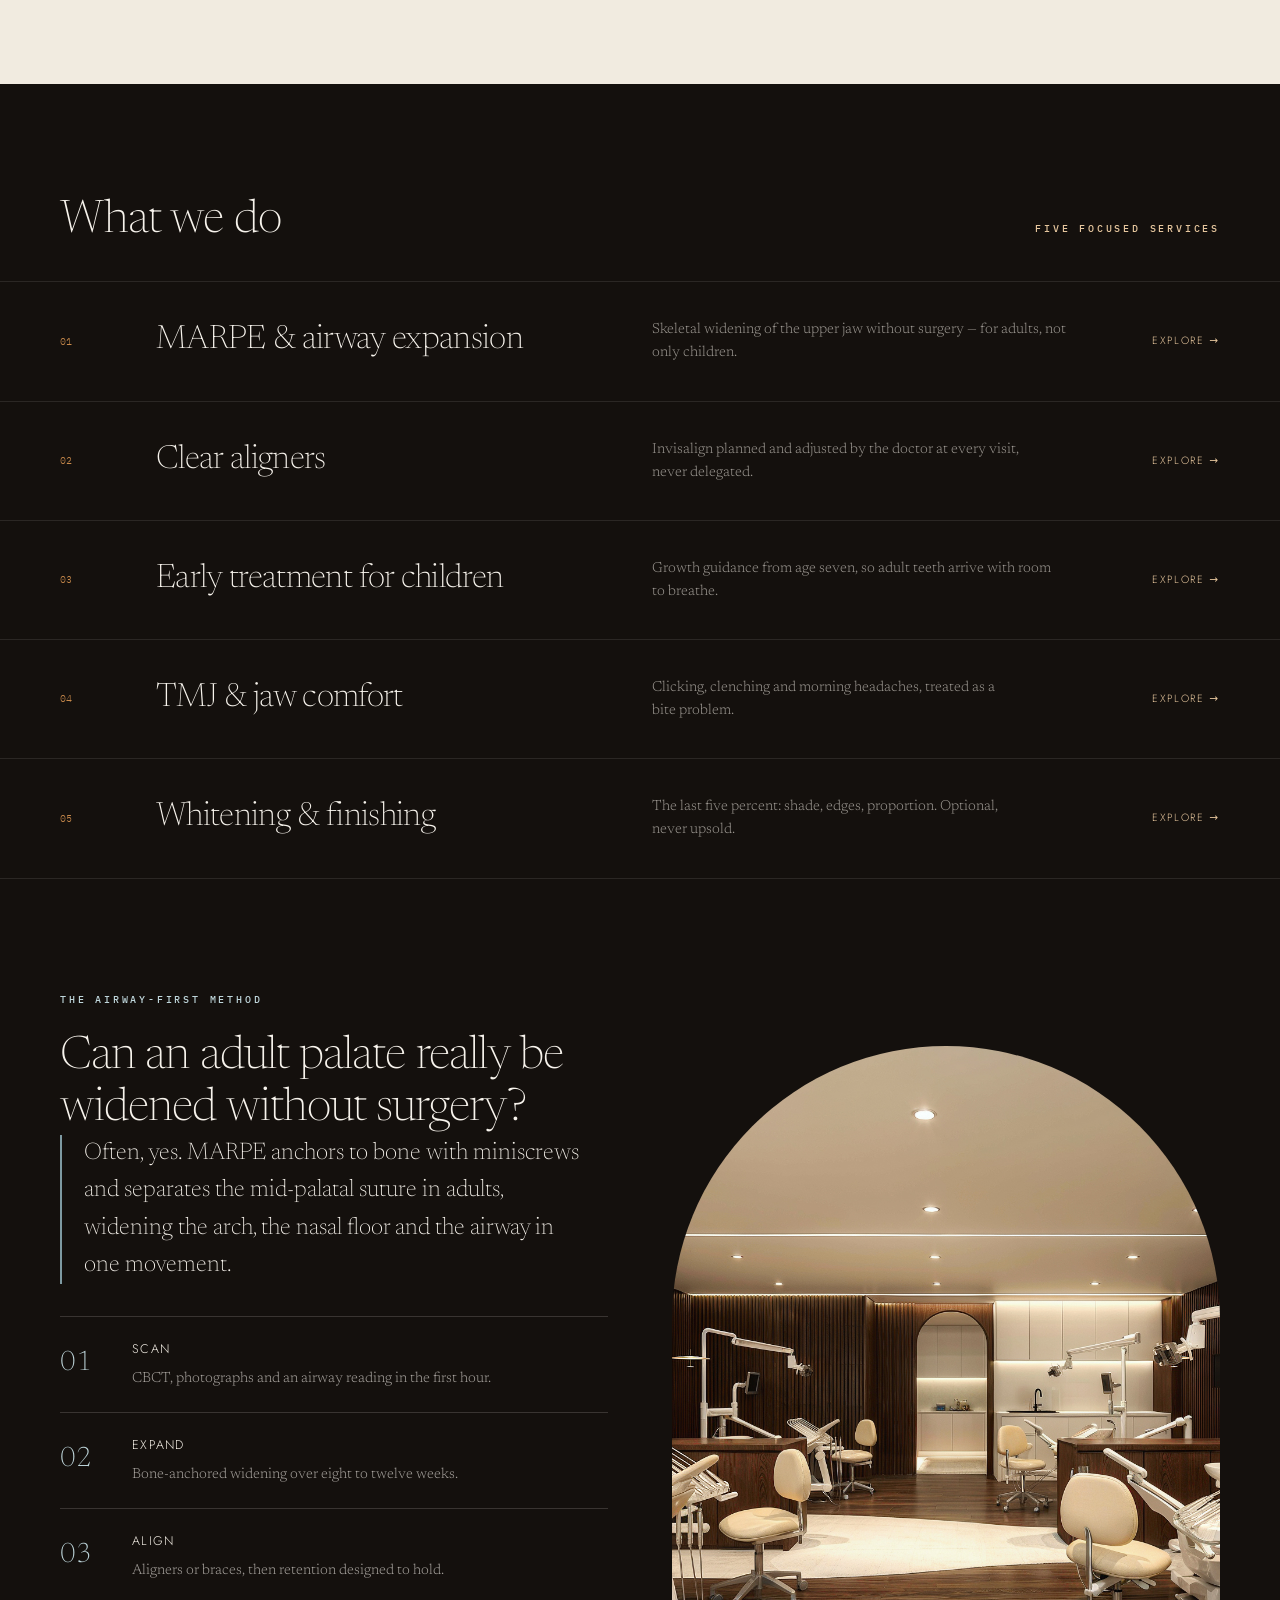
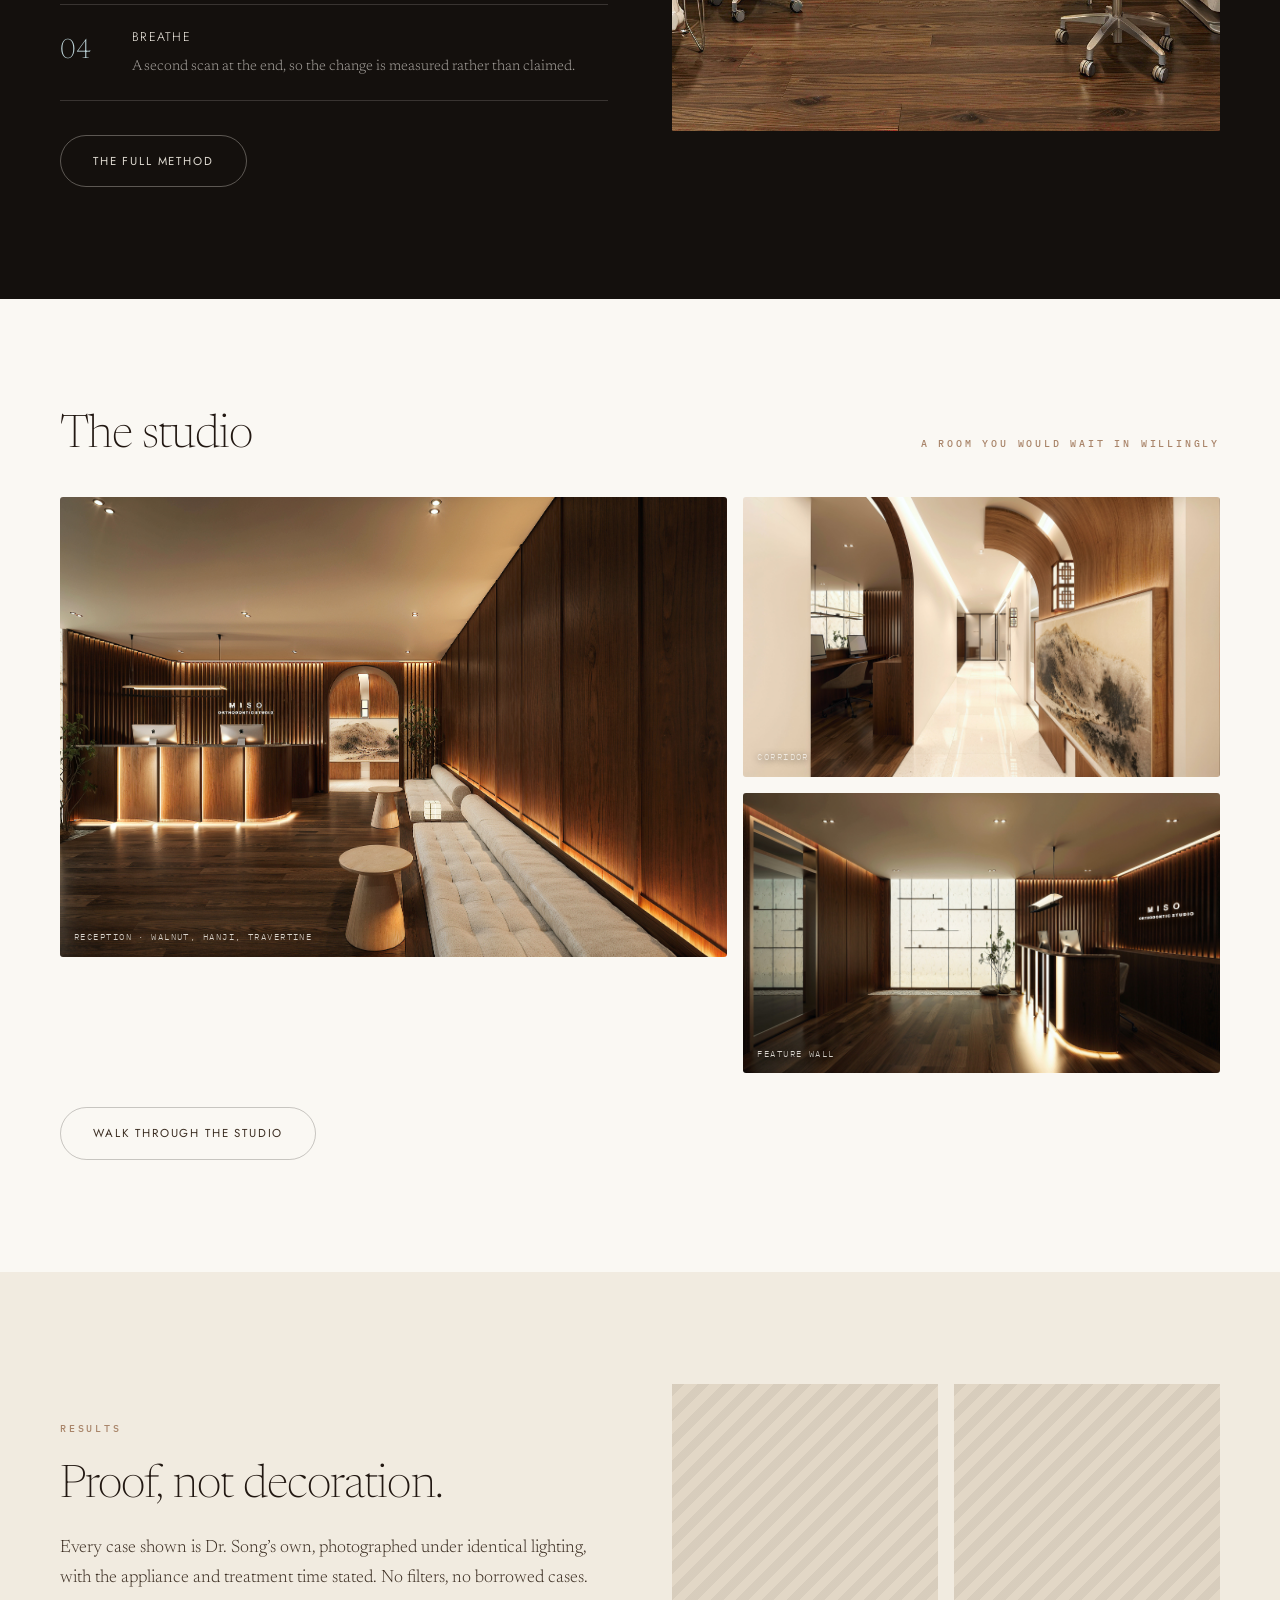
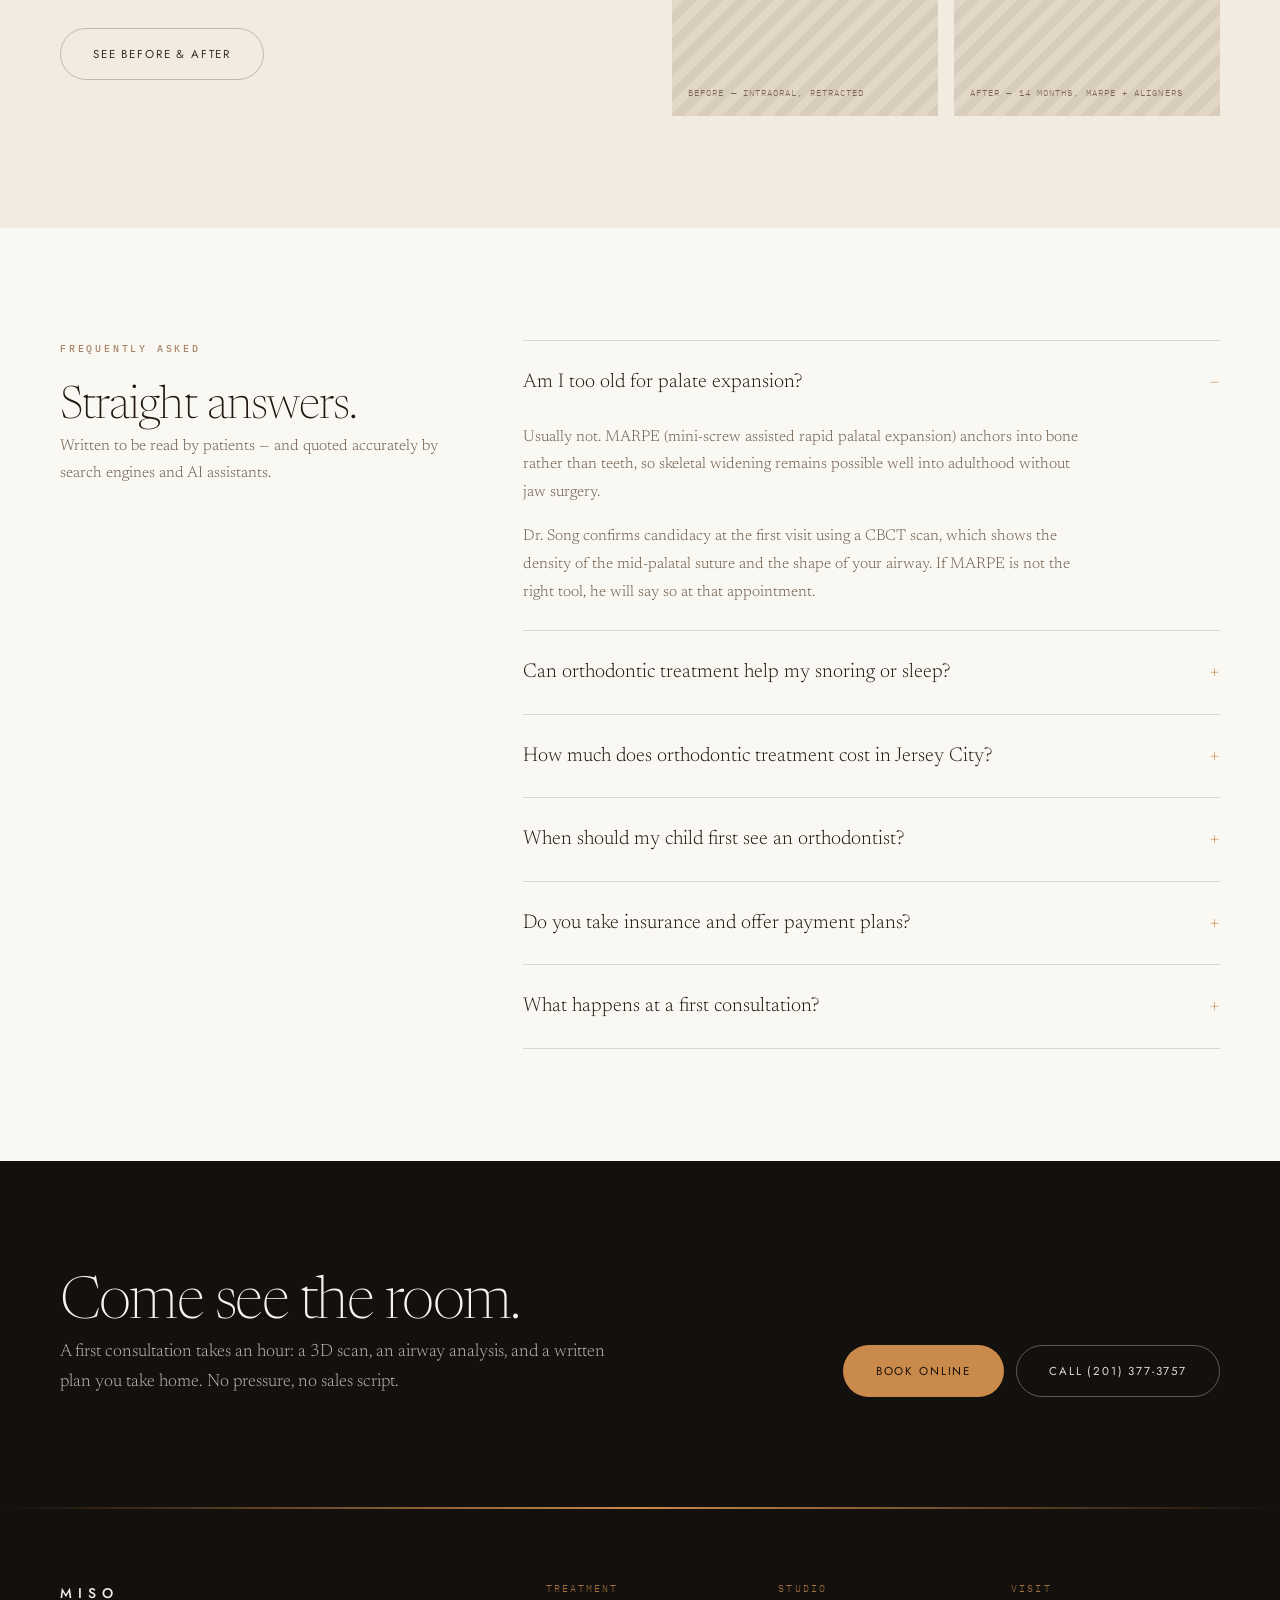
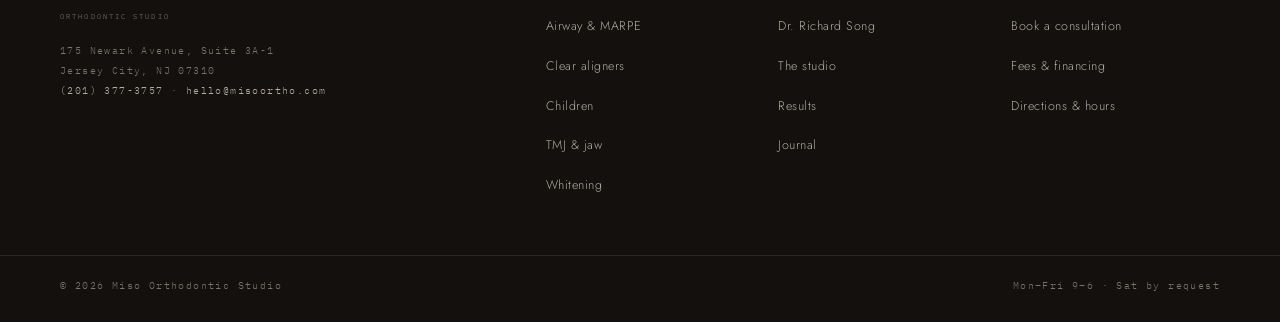
==== commit e3674710: "Update location, contact details and credential - Los Angeles, CA -> Jersey City, NJ across page cop" ====
--- a/index.html
+++ b/index.html
@@ -3,11 +3,11 @@
 <head>
 <meta charset="utf-8">
 <meta name="viewport" content="width=device-width, initial-scale=1">
-<title>Miso Orthodontic Studio | Orthodontics & Airway, Los Angeles</title>
-<meta name="description" content="A single-doctor orthodontic studio in Los Angeles. Dr. Richard Song treats the airway as well as the smile: MARPE expansion, clear aligners, early treatment for children and TMJ care.">
+<title>Miso Orthodontic Studio | Orthodontics & Airway, Jersey City</title>
+<meta name="description" content="A single-doctor orthodontic studio in Jersey City. Dr. Richard Song treats the airway as well as the smile: MARPE expansion, clear aligners, early treatment for children and TMJ care.">
 <link rel="canonical" href="https://www.misoortho.com/">
-<meta property="og:title" content="Miso Orthodontic Studio | Orthodontics & Airway, Los Angeles">
-<meta property="og:description" content="A single-doctor orthodontic studio in Los Angeles. Dr. Richard Song treats the airway as well as the smile: MARPE expansion, clear aligners, early treatment for children and TMJ care.">
+<meta property="og:title" content="Miso Orthodontic Studio | Orthodontics & Airway, Jersey City">
+<meta property="og:description" content="A single-doctor orthodontic studio in Jersey City. Dr. Richard Song treats the airway as well as the smile: MARPE expansion, clear aligners, early treatment for children and TMJ care.">
 <meta property="og:type" content="website">
 <meta property="og:image" content="https://www.misoortho.com/img/lounge-dark.jpg">
 <meta name="twitter:card" content="summary_large_image">
@@ -16,7 +16,7 @@
 <link rel="preconnect" href="https://fonts.gstatic.com" crossorigin>
 <link href="https://fonts.googleapis.com/css2?family=Newsreader:ital,opsz,wght@0,6..72,200..600;1,6..72,200..400&family=Jost:wght@300;400;500&family=IBM+Plex+Mono:wght@400;500&display=swap" rel="stylesheet">
 <link rel="stylesheet" href="css/miso.css">
-<script type="application/ld+json">[{"@context":"https://schema.org","@type":["Dentist","MedicalClinic"],"@id":"https://www.misoortho.com/#practice","name":"Miso Orthodontic Studio","alternateName":"Miso Ortho","description":"Orthodontic and airway-focused practice in Los Angeles led by Dr. Richard Song, DDS, MS. MARPE palatal expansion, clear aligners, early treatment for children, and TMJ care.","url":"https://www.misoortho.com/","telephone":"+1-000-000-0000","email":"hello@misoortho.com","image":"https://www.misoortho.com/img/reception-wide.jpg","priceRange":"$$$","currenciesAccepted":"USD","address":{"@type":"PostalAddress","streetAddress":"0000 Example Street, Suite 000","addressLocality":"Los Angeles","addressRegion":"CA","postalCode":"90000","addressCountry":"US"},"geo":{"@type":"GeoCoordinates","latitude":"34.0000","longitude":"-118.0000"},"areaServed":[{"@type":"City","name":"Los Angeles"}],"openingHoursSpecification":[{"@type":"OpeningHoursSpecification","dayOfWeek":["Monday","Tuesday","Wednesday","Thursday","Friday"],"opens":"09:00","closes":"18:00"},{"@type":"OpeningHoursSpecification","dayOfWeek":"Saturday","opens":"09:00","closes":"14:00","description":"By request"}],"medicalSpecialty":"Orthodontic","availableService":[{"@type":"MedicalProcedure","name":"MARPE palatal expansion","url":"https://www.misoortho.com/marpe-airway.html"},{"@type":"MedicalProcedure","name":"Clear aligner therapy","url":"https://www.misoortho.com/clear-aligners.html"},{"@type":"MedicalProcedure","name":"Interceptive orthodontics for children","url":"https://www.misoortho.com/early-treatment.html"},{"@type":"MedicalProcedure","name":"TMJ and jaw treatment","url":"https://www.misoortho.com/tmj.html"},{"@type":"MedicalProcedure","name":"Teeth whitening","url":"https://www.misoortho.com/whitening.html"}],"employee":{"@type":"Physician","@id":"https://www.misoortho.com/dr-richard-song.html#person","name":"Dr. Richard Song","honorificSuffix":"DDS, MS","jobTitle":"Orthodontist","medicalSpecialty":"Orthodontic","url":"https://www.misoortho.com/dr-richard-song.html"},"sameAs":["https://www.google.com/maps","https://www.instagram.com/"]},{"@context":"https://schema.org","@type":"FAQPage","mainEntity":[{"@type":"Question","name":"Am I too old for palate expansion?","acceptedAnswer":{"@type":"Answer","text":"Usually not. MARPE (mini-screw assisted rapid palatal expansion) anchors into bone rather than teeth, so skeletal widening remains possible well into adulthood without jaw surgery. Dr. Song confirms candidacy at the first visit using a CBCT scan, which shows the density of the mid-palatal suture and the shape of your airway. If MARPE is not the right tool, he will say so at that appointment."}},{"@type":"Question","name":"Can orthodontic treatment help my snoring or sleep?","acceptedAnswer":{"@type":"Answer","text":"It can. Widening a narrow upper jaw enlarges the nasal floor and gives the tongue more room, which many patients experience as easier nasal breathing and quieter sleep. Orthodontics is not a substitute for a sleep study. Where we suspect sleep-disordered breathing, we co-manage with a physician or sleep specialist."}},{"@type":"Question","name":"How much does orthodontic treatment cost in Los Angeles?","acceptedAnswer":{"@type":"Answer","text":"At Miso, comprehensive treatment generally falls between $4,500 and $9,500 depending on complexity and appliance, with MARPE and surgical co-management cases at the upper end. Every plan is quoted as a single all-inclusive fee covering records, appointments, retainers and one year of follow-up. Monthly plans are interest-free and we file insurance for you."}},{"@type":"Question","name":"When should my child first see an orthodontist?","acceptedAnswer":{"@type":"Answer","text":"By age seven. At that age the first adult teeth and the shape of the jaws are visible, so crowding, crossbites and narrow palates can be guided rather than corrected later. An early visit does not mean early braces. Most children first seen at seven are simply monitored, at no charge, until the right moment arrives."}},{"@type":"Question","name":"Do you take insurance and offer payment plans?","acceptedAnswer":{"@type":"Answer","text":"Yes. We are out-of-network with most PPO plans but file all paperwork on your behalf, and we offer interest-free monthly plans across the length of treatment. HSA and FSA funds are accepted."}},{"@type":"Question","name":"What happens at a first consultation?","acceptedAnswer":{"@type":"Answer","text":"One hour with Dr. Song: photographs, a 3D scan, a CBCT airway analysis where indicated, and a written treatment plan with fees before you leave. No obligation, no sales script."}}]}]</script>
+<script type="application/ld+json">[{"@context":"https://schema.org","@type":["Dentist","MedicalClinic"],"@id":"https://www.misoortho.com/#practice","name":"Miso Orthodontic Studio","alternateName":"Miso Ortho","description":"Orthodontic and airway-focused practice in Jersey City led by Dr. Richard Song, DDS. MARPE palatal expansion, clear aligners, early treatment for children, and TMJ care.","url":"https://www.misoortho.com/","telephone":"+1-201-377-3757","faxNumber":"+1-201-377-3938","email":"hello@misoortho.com","image":"https://www.misoortho.com/img/reception-wide.jpg","priceRange":"$$$","currenciesAccepted":"USD","address":{"@type":"PostalAddress","streetAddress":"175 Newark Avenue, Suite 3A-1","addressLocality":"Jersey City","addressRegion":"NJ","postalCode":"07310","addressCountry":"US"},"geo":{"@type":"GeoCoordinates","latitude":"40.7210","longitude":"-74.0451"},"areaServed":[{"@type":"City","name":"Jersey City"}],"openingHoursSpecification":[{"@type":"OpeningHoursSpecification","dayOfWeek":["Monday","Tuesday","Wednesday","Thursday","Friday"],"opens":"09:00","closes":"18:00"},{"@type":"OpeningHoursSpecification","dayOfWeek":"Saturday","opens":"09:00","closes":"14:00","description":"By request"}],"medicalSpecialty":"Orthodontic","availableService":[{"@type":"MedicalProcedure","name":"MARPE palatal expansion","url":"https://www.misoortho.com/marpe-airway.html"},{"@type":"MedicalProcedure","name":"Clear aligner therapy","url":"https://www.misoortho.com/clear-aligners.html"},{"@type":"MedicalProcedure","name":"Interceptive orthodontics for children","url":"https://www.misoortho.com/early-treatment.html"},{"@type":"MedicalProcedure","name":"TMJ and jaw treatment","url":"https://www.misoortho.com/tmj.html"},{"@type":"MedicalProcedure","name":"Teeth whitening","url":"https://www.misoortho.com/whitening.html"}],"employee":{"@type":"Physician","@id":"https://www.misoortho.com/dr-richard-song.html#person","name":"Dr. Richard Song","honorificSuffix":"DDS","jobTitle":"Orthodontist","medicalSpecialty":"Orthodontic","url":"https://www.misoortho.com/dr-richard-song.html"},"sameAs":["https://www.google.com/maps","https://www.instagram.com/"]},{"@context":"https://schema.org","@type":"FAQPage","mainEntity":[{"@type":"Question","name":"Am I too old for palate expansion?","acceptedAnswer":{"@type":"Answer","text":"Usually not. MARPE (mini-screw assisted rapid palatal expansion) anchors into bone rather than teeth, so skeletal widening remains possible well into adulthood without jaw surgery. Dr. Song confirms candidacy at the first visit using a CBCT scan, which shows the density of the mid-palatal suture and the shape of your airway. If MARPE is not the right tool, he will say so at that appointment."}},{"@type":"Question","name":"Can orthodontic treatment help my snoring or sleep?","acceptedAnswer":{"@type":"Answer","text":"It can. Widening a narrow upper jaw enlarges the nasal floor and gives the tongue more room, which many patients experience as easier nasal breathing and quieter sleep. Orthodontics is not a substitute for a sleep study. Where we suspect sleep-disordered breathing, we co-manage with a physician or sleep specialist."}},{"@type":"Question","name":"How much does orthodontic treatment cost in Jersey City?","acceptedAnswer":{"@type":"Answer","text":"At Miso, comprehensive treatment generally falls between $4,500 and $9,500 depending on complexity and appliance, with MARPE and surgical co-management cases at the upper end. Every plan is quoted as a single all-inclusive fee covering records, appointments, retainers and one year of follow-up. Monthly plans are interest-free and we file insurance for you."}},{"@type":"Question","name":"When should my child first see an orthodontist?","acceptedAnswer":{"@type":"Answer","text":"By age seven. At that age the first adult teeth and the shape of the jaws are visible, so crowding, crossbites and narrow palates can be guided rather than corrected later. An early visit does not mean early braces. Most children first seen at seven are simply monitored, at no charge, until the right moment arrives."}},{"@type":"Question","name":"Do you take insurance and offer payment plans?","acceptedAnswer":{"@type":"Answer","text":"Yes. We are out-of-network with most PPO plans but file all paperwork on your behalf, and we offer interest-free monthly plans across the length of treatment. HSA and FSA funds are accepted."}},{"@type":"Question","name":"What happens at a first consultation?","acceptedAnswer":{"@type":"Answer","text":"One hour with Dr. Song: photographs, a 3D scan, a CBCT airway analysis where indicated, and a written treatment plan with fees before you leave. No obligation, no sales script."}}]}]</script>
 </head>
 <body>
 <a class="skip" href="#main">Skip to content</a>
@@ -37,7 +37,7 @@
   <div class="drawer" id="drawer" hidden>
     <ul><li><a href="treatments.html">Treatments</a></li><li><a href="marpe-airway.html">Airway & MARPE</a></li><li><a href="dr-richard-song.html">Dr. Song</a></li><li><a href="the-studio.html">The Studio</a></li><li><a href="results.html">Results</a></li><li><a href="fees.html">Fees</a></li><li><a href="visit.html">Visit</a></li><li><a href="journal.html">Journal</a></li></ul>
     <a class="btn btn--amber" href="consultation.html">Book a consultation</a>
-    <a class="drawer__tel" href="tel:+1-000-000-0000">(000) 000-0000</a>
+    <a class="drawer__tel" href="tel:+1-201-377-3757">(201) 377-3757</a>
   </div>
 </header>
 <main id="main">
@@ -45,7 +45,7 @@
   <img class="hero__img" src="img/lounge-dark.jpg" alt="The lounge at Miso Orthodontic Studio: walnut panelling, cove lighting and a long linen bench" width="2000" height="1180" fetchpriority="high">
   <div class="hero__scrim"></div>
   <div class="hero__in">
-    <p class="hero__rule"><span></span><span>Orthodontics &amp; airway &middot; Los Angeles</span></p>
+    <p class="hero__rule"><span></span><span>Orthodontics &amp; airway &middot; Jersey City</span></p>
     <h1 class="h1">미소 is the Korean word for <i>smile</i>.</h1>
     <p class="lede">A single-doctor studio where treatment begins with how you breathe &mdash; not only with how your teeth line up.</p>
     <p class="actions"><a class="btn btn--cream" href="consultation.html">Reserve a consultation</a><a class="btn btn--ghost-light" href="dr-richard-song.html">Meet Dr. Song</a></p>
@@ -56,7 +56,7 @@
     <div>
       <p class="eyebrow">A note from the doctor</p>
       <blockquote class="pull" style="margin:0">&ldquo;I don&rsquo;t only straighten teeth. I ask how you sleep, how you breathe, and where your jaw sits when you are not thinking about it.&rdquo;</blockquote>
-      <p class="sig" style="margin-top:28px">Dr. Richard Song &middot; DDS, MS</p>
+      <p class="sig" style="margin-top:28px">Dr. Richard Song &middot; DDS</p>
     </div>
     <div class="prose">
       <p>Most orthodontics stops at the smile. But a narrow palate, a recessed jaw, or a tongue with nowhere to rest shows up as restless sleep, mouth breathing, headaches and a face that never quite settles. Correct the architecture and the smile follows.</p>
@@ -152,7 +152,7 @@
         <div class="faq__a"><p>It can. Widening a narrow upper jaw enlarges the nasal floor and gives the tongue more room, which many patients experience as easier nasal breathing and quieter sleep.</p><p>Orthodontics is not a substitute for a sleep study. Where we suspect sleep-disordered breathing, we co-manage with a physician or sleep specialist.</p></div>
       </details>
       <details class="faq__item">
-        <summary><span>How much does orthodontic treatment cost in Los Angeles?</span></summary>
+        <summary><span>How much does orthodontic treatment cost in Jersey City?</span></summary>
         <div class="faq__a"><p>At Miso, comprehensive treatment generally falls between $4,500 and $9,500 depending on complexity and appliance, with MARPE and surgical co-management cases at the upper end.</p><p>Every plan is quoted as a single all-inclusive fee covering records, appointments, retainers and one year of follow-up. Monthly plans are interest-free and we file insurance for you.</p></div>
       </details>
       <details class="faq__item">
@@ -178,7 +178,7 @@
     </div>
     <div class="cta-band__actions">
       <a class="btn btn--amber" href="consultation.html">Book online</a>
-      <a class="btn btn--ghost-light" href="tel:+1-000-000-0000">Call (000) 000-0000</a>
+      <a class="btn btn--ghost-light" href="tel:+1-201-377-3757">Call (201) 377-3757</a>
     </div>
   </div>
 </section>
@@ -188,7 +188,7 @@
     <div class="site-foot__brand">
       <span class="lockup__m">MISO</span>
       <span class="lockup__s">Orthodontic Studio</span>
-      <p class="mono-sm">0000 Example Street, Suite 000<br>Los Angeles, CA 90000<br><a href="tel:+1-000-000-0000">(000) 000-0000</a> &middot; <a href="mailto:hello@misoortho.com">hello@misoortho.com</a></p>
+      <p class="mono-sm">175 Newark Avenue, Suite 3A-1<br>Jersey City, NJ 07310<br><a href="tel:+1-201-377-3757">(201) 377-3757</a> &middot; <a href="mailto:hello@misoortho.com">hello@misoortho.com</a></p>
     </div>
     <div class="site-foot__cols">
       <div><p class="mono-label">Treatment</p><ul><li><a href="marpe-airway.html">Airway &amp; MARPE</a></li><li><a href="clear-aligners.html">Clear aligners</a></li><li><a href="early-treatment.html">Children</a></li><li><a href="tmj.html">TMJ &amp; jaw</a></li><li><a href="whitening.html">Whitening</a></li></ul></div>
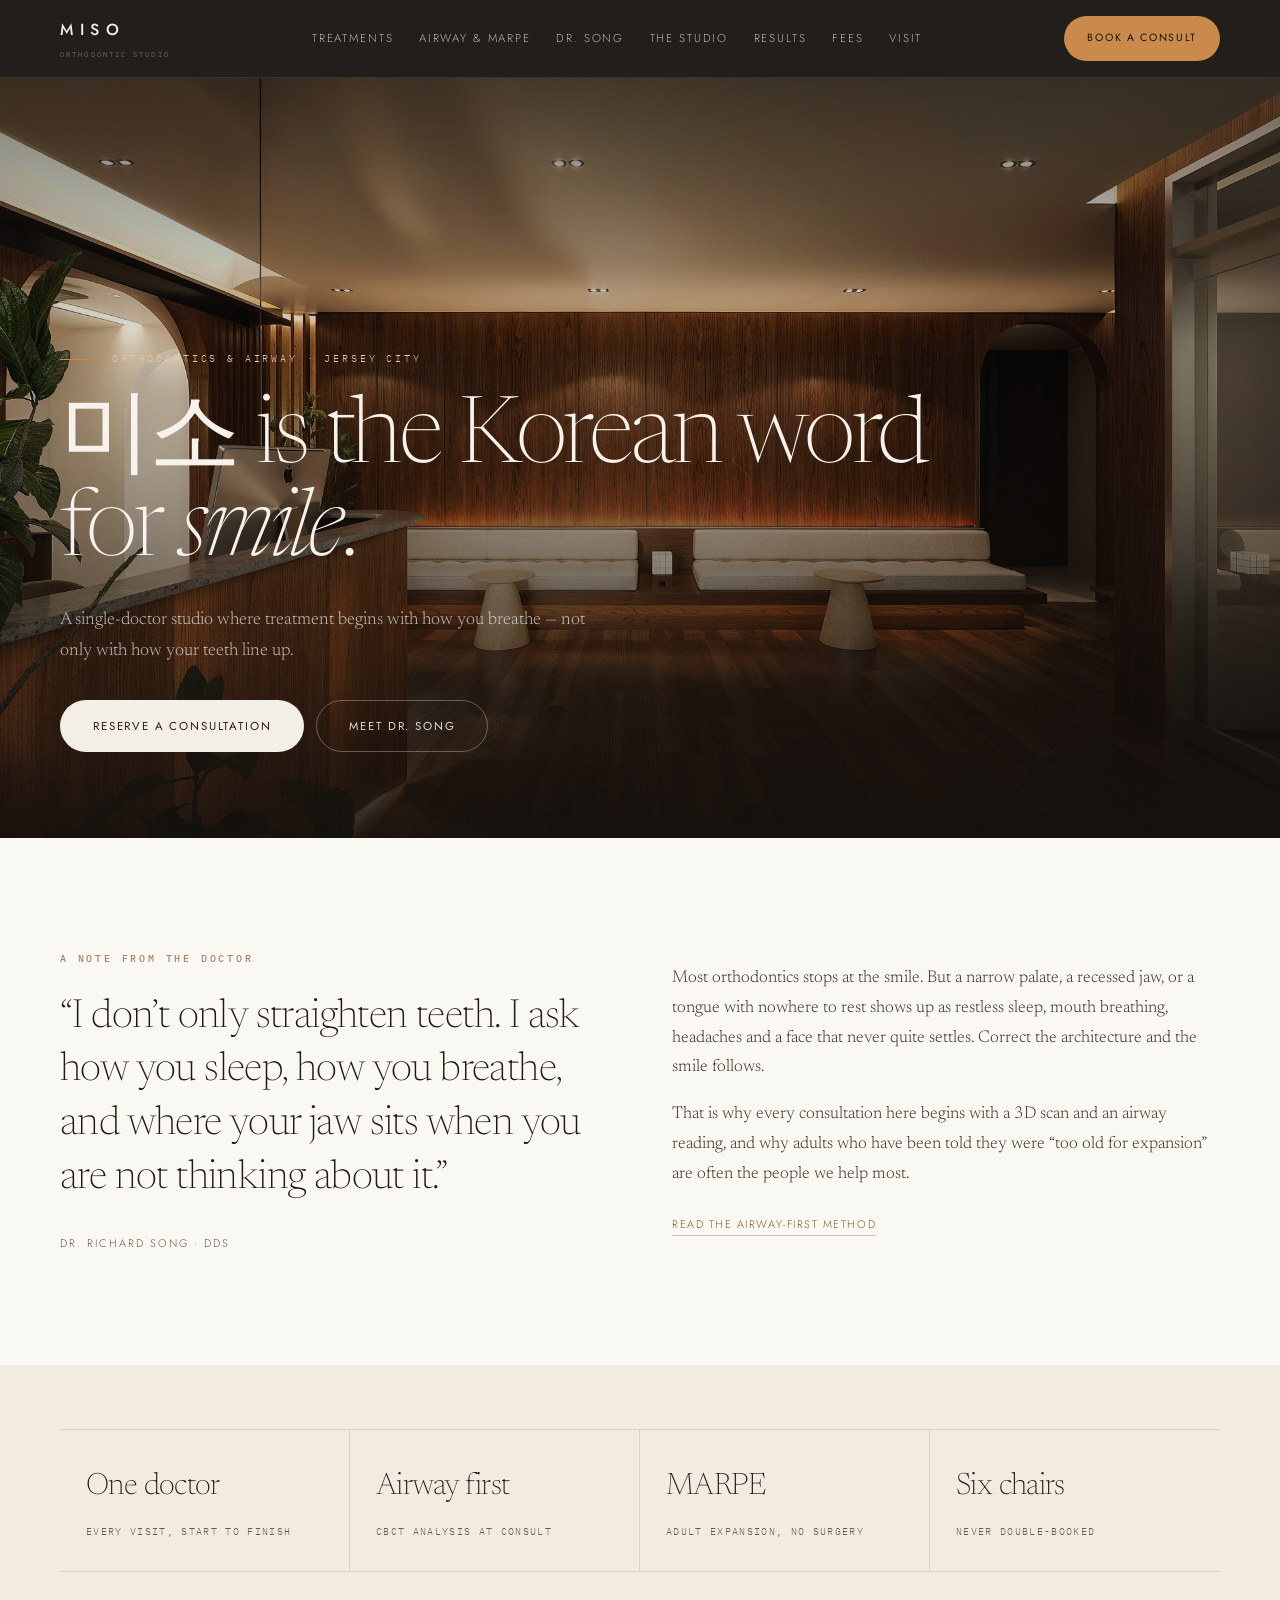
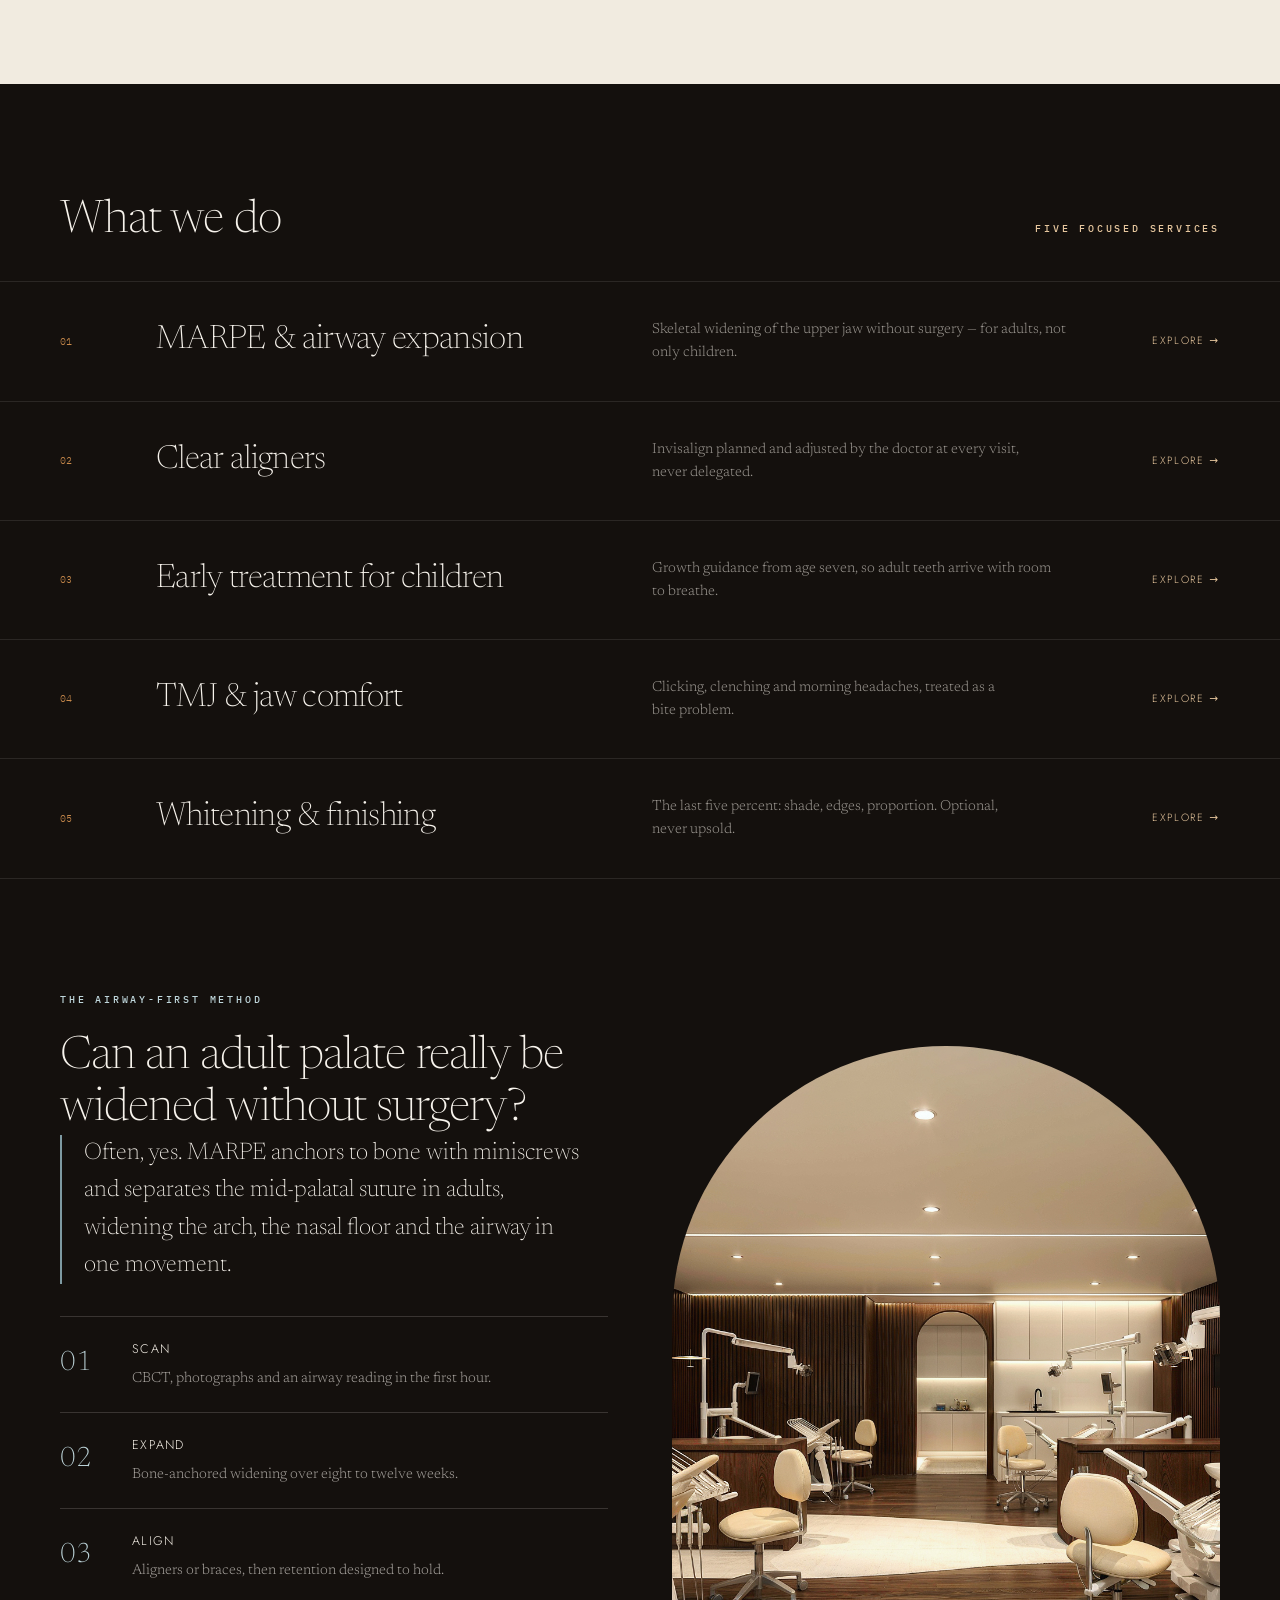
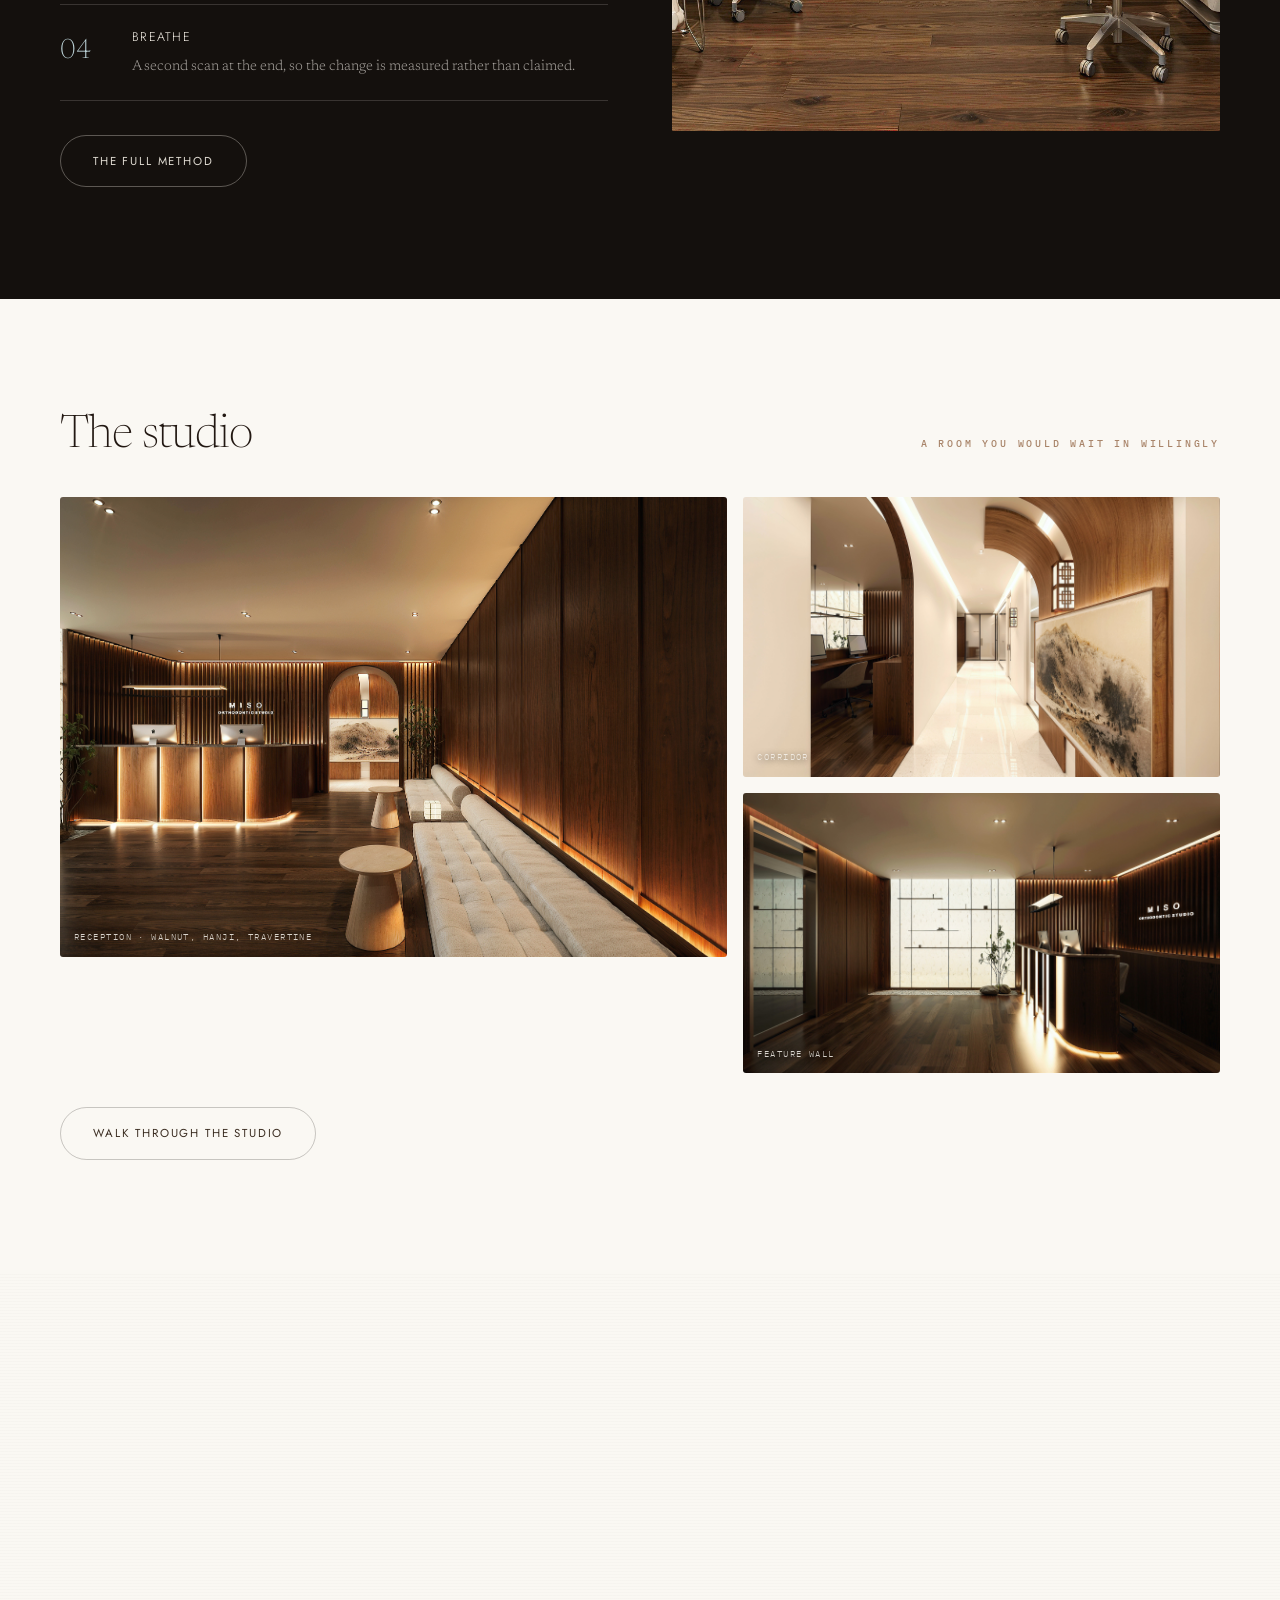
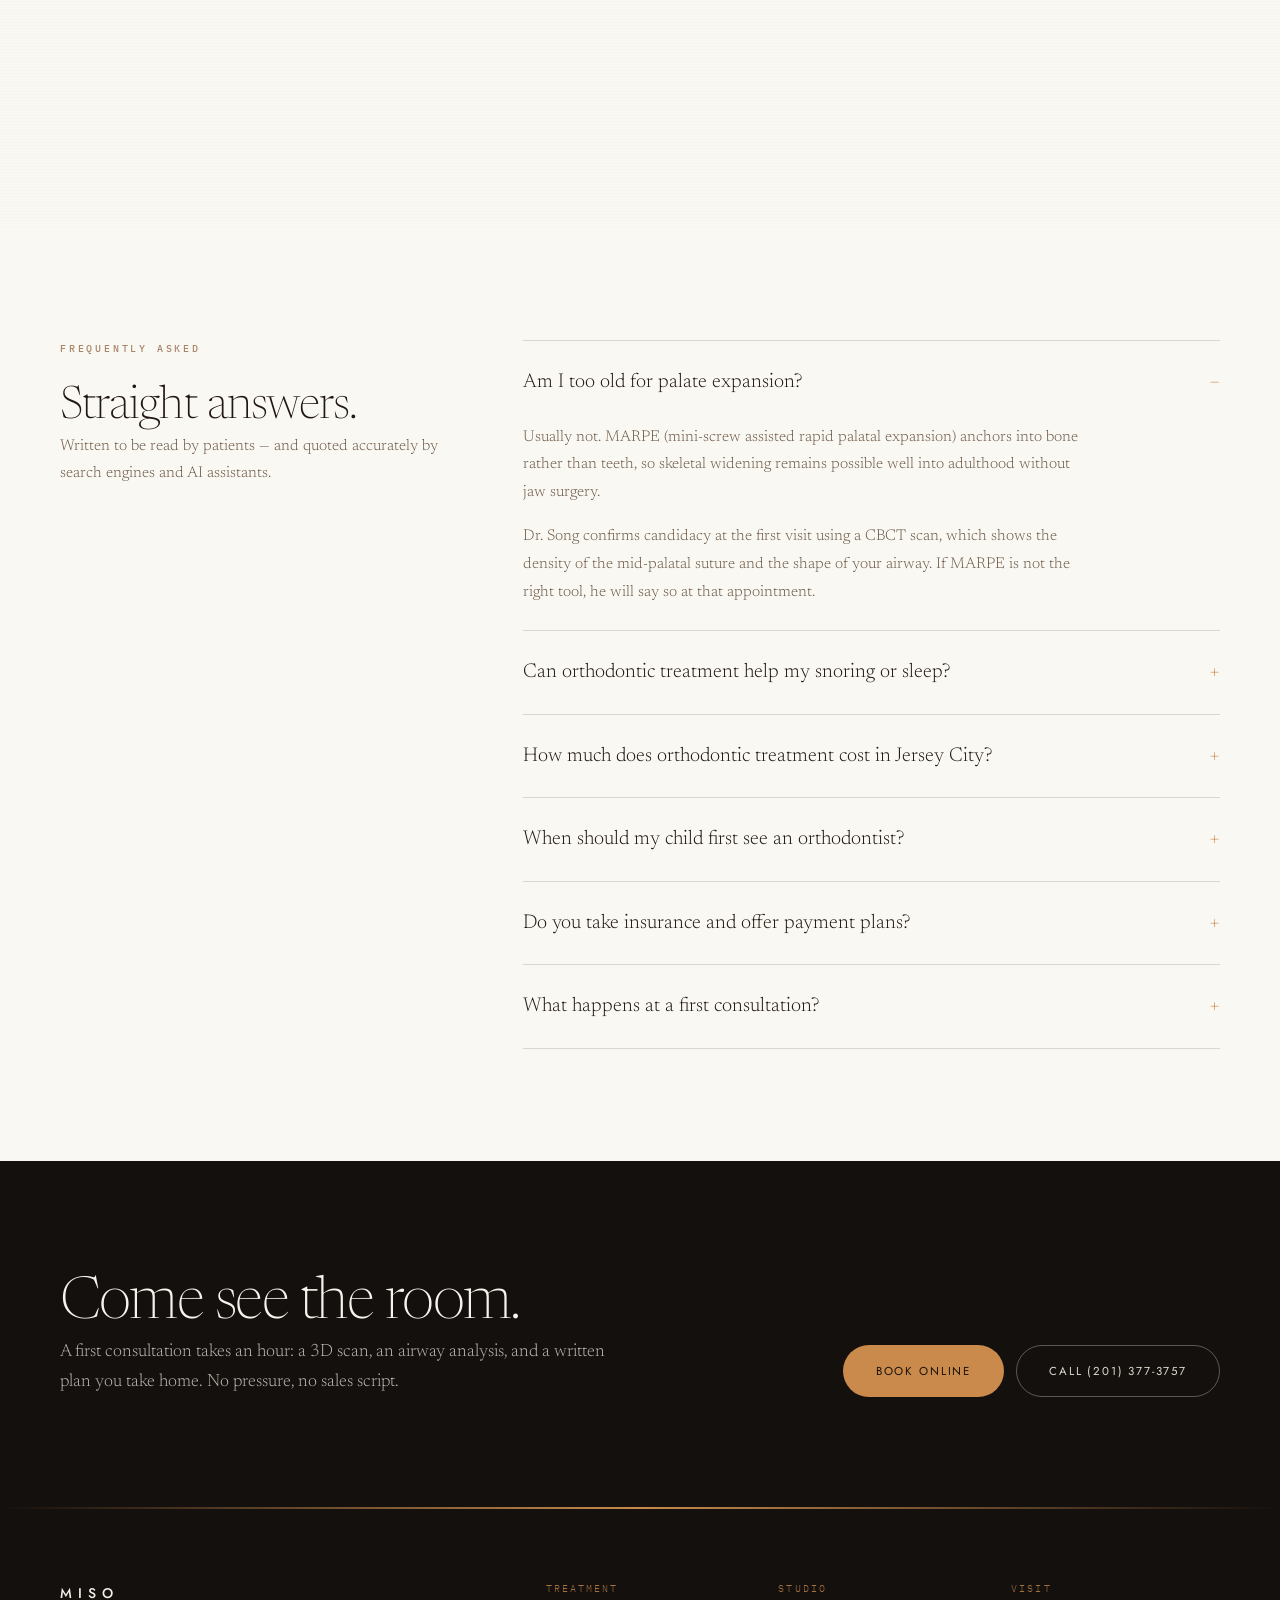
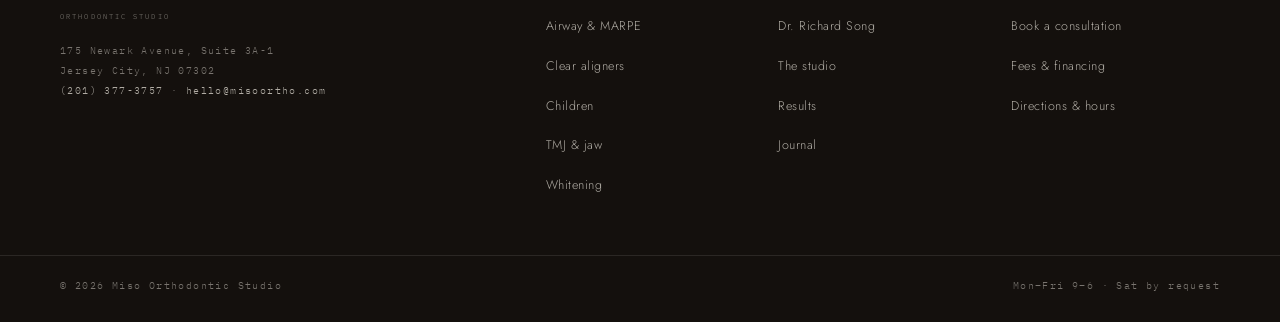
==== commit a2588ac5: "Correct ZIP to 07302, add ABO certification, fill in parking answer - ZIP 07310 -> 07302 everywhere " ====
--- a/index.html
+++ b/index.html
@@ -16,7 +16,7 @@
 <link rel="preconnect" href="https://fonts.gstatic.com" crossorigin>
 <link href="https://fonts.googleapis.com/css2?family=Newsreader:ital,opsz,wght@0,6..72,200..600;1,6..72,200..400&family=Jost:wght@300;400;500&family=IBM+Plex+Mono:wght@400;500&display=swap" rel="stylesheet">
 <link rel="stylesheet" href="css/miso.css">
-<script type="application/ld+json">[{"@context":"https://schema.org","@type":["Dentist","MedicalClinic"],"@id":"https://www.misoortho.com/#practice","name":"Miso Orthodontic Studio","alternateName":"Miso Ortho","description":"Orthodontic and airway-focused practice in Jersey City led by Dr. Richard Song, DDS. MARPE palatal expansion, clear aligners, early treatment for children, and TMJ care.","url":"https://www.misoortho.com/","telephone":"+1-201-377-3757","faxNumber":"+1-201-377-3938","email":"hello@misoortho.com","image":"https://www.misoortho.com/img/reception-wide.jpg","priceRange":"$$$","currenciesAccepted":"USD","address":{"@type":"PostalAddress","streetAddress":"175 Newark Avenue, Suite 3A-1","addressLocality":"Jersey City","addressRegion":"NJ","postalCode":"07310","addressCountry":"US"},"geo":{"@type":"GeoCoordinates","latitude":"40.7210","longitude":"-74.0451"},"areaServed":[{"@type":"City","name":"Jersey City"}],"openingHoursSpecification":[{"@type":"OpeningHoursSpecification","dayOfWeek":["Monday","Tuesday","Wednesday","Thursday","Friday"],"opens":"09:00","closes":"18:00"},{"@type":"OpeningHoursSpecification","dayOfWeek":"Saturday","opens":"09:00","closes":"14:00","description":"By request"}],"medicalSpecialty":"Orthodontic","availableService":[{"@type":"MedicalProcedure","name":"MARPE palatal expansion","url":"https://www.misoortho.com/marpe-airway.html"},{"@type":"MedicalProcedure","name":"Clear aligner therapy","url":"https://www.misoortho.com/clear-aligners.html"},{"@type":"MedicalProcedure","name":"Interceptive orthodontics for children","url":"https://www.misoortho.com/early-treatment.html"},{"@type":"MedicalProcedure","name":"TMJ and jaw treatment","url":"https://www.misoortho.com/tmj.html"},{"@type":"MedicalProcedure","name":"Teeth whitening","url":"https://www.misoortho.com/whitening.html"}],"employee":{"@type":"Physician","@id":"https://www.misoortho.com/dr-richard-song.html#person","name":"Dr. Richard Song","honorificSuffix":"DDS","jobTitle":"Orthodontist","medicalSpecialty":"Orthodontic","url":"https://www.misoortho.com/dr-richard-song.html"},"sameAs":["https://www.google.com/maps","https://www.instagram.com/"]},{"@context":"https://schema.org","@type":"FAQPage","mainEntity":[{"@type":"Question","name":"Am I too old for palate expansion?","acceptedAnswer":{"@type":"Answer","text":"Usually not. MARPE (mini-screw assisted rapid palatal expansion) anchors into bone rather than teeth, so skeletal widening remains possible well into adulthood without jaw surgery. Dr. Song confirms candidacy at the first visit using a CBCT scan, which shows the density of the mid-palatal suture and the shape of your airway. If MARPE is not the right tool, he will say so at that appointment."}},{"@type":"Question","name":"Can orthodontic treatment help my snoring or sleep?","acceptedAnswer":{"@type":"Answer","text":"It can. Widening a narrow upper jaw enlarges the nasal floor and gives the tongue more room, which many patients experience as easier nasal breathing and quieter sleep. Orthodontics is not a substitute for a sleep study. Where we suspect sleep-disordered breathing, we co-manage with a physician or sleep specialist."}},{"@type":"Question","name":"How much does orthodontic treatment cost in Jersey City?","acceptedAnswer":{"@type":"Answer","text":"At Miso, comprehensive treatment generally falls between $4,500 and $9,500 depending on complexity and appliance, with MARPE and surgical co-management cases at the upper end. Every plan is quoted as a single all-inclusive fee covering records, appointments, retainers and one year of follow-up. Monthly plans are interest-free and we file insurance for you."}},{"@type":"Question","name":"When should my child first see an orthodontist?","acceptedAnswer":{"@type":"Answer","text":"By age seven. At that age the first adult teeth and the shape of the jaws are visible, so crowding, crossbites and narrow palates can be guided rather than corrected later. An early visit does not mean early braces. Most children first seen at seven are simply monitored, at no charge, until the right moment arrives."}},{"@type":"Question","name":"Do you take insurance and offer payment plans?","acceptedAnswer":{"@type":"Answer","text":"Yes. We are out-of-network with most PPO plans but file all paperwork on your behalf, and we offer interest-free monthly plans across the length of treatment. HSA and FSA funds are accepted."}},{"@type":"Question","name":"What happens at a first consultation?","acceptedAnswer":{"@type":"Answer","text":"One hour with Dr. Song: photographs, a 3D scan, a CBCT airway analysis where indicated, and a written treatment plan with fees before you leave. No obligation, no sales script."}}]}]</script>
+<script type="application/ld+json">[{"@context":"https://schema.org","@type":["Dentist","MedicalClinic"],"@id":"https://www.misoortho.com/#practice","name":"Miso Orthodontic Studio","alternateName":"Miso Ortho","description":"Orthodontic and airway-focused practice in Jersey City led by Dr. Richard Song, DDS. MARPE palatal expansion, clear aligners, early treatment for children, and TMJ care.","url":"https://www.misoortho.com/","telephone":"+1-201-377-3757","faxNumber":"+1-201-377-3938","email":"hello@misoortho.com","image":"https://www.misoortho.com/img/reception-wide.jpg","priceRange":"$$$","currenciesAccepted":"USD","address":{"@type":"PostalAddress","streetAddress":"175 Newark Avenue, Suite 3A-1","addressLocality":"Jersey City","addressRegion":"NJ","postalCode":"07302","addressCountry":"US"},"geo":{"@type":"GeoCoordinates","latitude":"40.7210","longitude":"-74.0451"},"areaServed":[{"@type":"City","name":"Jersey City"}],"openingHoursSpecification":[{"@type":"OpeningHoursSpecification","dayOfWeek":["Monday","Tuesday","Wednesday","Thursday","Friday"],"opens":"09:00","closes":"18:00"},{"@type":"OpeningHoursSpecification","dayOfWeek":"Saturday","opens":"09:00","closes":"14:00","description":"By request"}],"medicalSpecialty":"Orthodontic","availableService":[{"@type":"MedicalProcedure","name":"MARPE palatal expansion","url":"https://www.misoortho.com/marpe-airway.html"},{"@type":"MedicalProcedure","name":"Clear aligner therapy","url":"https://www.misoortho.com/clear-aligners.html"},{"@type":"MedicalProcedure","name":"Interceptive orthodontics for children","url":"https://www.misoortho.com/early-treatment.html"},{"@type":"MedicalProcedure","name":"TMJ and jaw treatment","url":"https://www.misoortho.com/tmj.html"},{"@type":"MedicalProcedure","name":"Teeth whitening","url":"https://www.misoortho.com/whitening.html"}],"employee":{"@type":"Physician","@id":"https://www.misoortho.com/dr-richard-song.html#person","name":"Dr. Richard Song","honorificSuffix":"DDS","jobTitle":"Orthodontist","medicalSpecialty":"Orthodontic","url":"https://www.misoortho.com/dr-richard-song.html"},"sameAs":["https://www.google.com/maps","https://www.instagram.com/"]},{"@context":"https://schema.org","@type":"FAQPage","mainEntity":[{"@type":"Question","name":"Am I too old for palate expansion?","acceptedAnswer":{"@type":"Answer","text":"Usually not. MARPE (mini-screw assisted rapid palatal expansion) anchors into bone rather than teeth, so skeletal widening remains possible well into adulthood without jaw surgery. Dr. Song confirms candidacy at the first visit using a CBCT scan, which shows the density of the mid-palatal suture and the shape of your airway. If MARPE is not the right tool, he will say so at that appointment."}},{"@type":"Question","name":"Can orthodontic treatment help my snoring or sleep?","acceptedAnswer":{"@type":"Answer","text":"It can. Widening a narrow upper jaw enlarges the nasal floor and gives the tongue more room, which many patients experience as easier nasal breathing and quieter sleep. Orthodontics is not a substitute for a sleep study. Where we suspect sleep-disordered breathing, we co-manage with a physician or sleep specialist."}},{"@type":"Question","name":"How much does orthodontic treatment cost in Jersey City?","acceptedAnswer":{"@type":"Answer","text":"At Miso, comprehensive treatment generally falls between $4,500 and $9,500 depending on complexity and appliance, with MARPE and surgical co-management cases at the upper end. Every plan is quoted as a single all-inclusive fee covering records, appointments, retainers and one year of follow-up. Monthly plans are interest-free and we file insurance for you."}},{"@type":"Question","name":"When should my child first see an orthodontist?","acceptedAnswer":{"@type":"Answer","text":"By age seven. At that age the first adult teeth and the shape of the jaws are visible, so crowding, crossbites and narrow palates can be guided rather than corrected later. An early visit does not mean early braces. Most children first seen at seven are simply monitored, at no charge, until the right moment arrives."}},{"@type":"Question","name":"Do you take insurance and offer payment plans?","acceptedAnswer":{"@type":"Answer","text":"Yes. We are out-of-network with most PPO plans but file all paperwork on your behalf, and we offer interest-free monthly plans across the length of treatment. HSA and FSA funds are accepted."}},{"@type":"Question","name":"What happens at a first consultation?","acceptedAnswer":{"@type":"Answer","text":"One hour with Dr. Song: photographs, a 3D scan, a CBCT airway analysis where indicated, and a written treatment plan with fees before you leave. No obligation, no sales script."}}]}]</script>
 </head>
 <body>
 <a class="skip" href="#main">Skip to content</a>
@@ -188,7 +188,7 @@
     <div class="site-foot__brand">
       <span class="lockup__m">MISO</span>
       <span class="lockup__s">Orthodontic Studio</span>
-      <p class="mono-sm">175 Newark Avenue, Suite 3A-1<br>Jersey City, NJ 07310<br><a href="tel:+1-201-377-3757">(201) 377-3757</a> &middot; <a href="mailto:hello@misoortho.com">hello@misoortho.com</a></p>
+      <p class="mono-sm">175 Newark Avenue, Suite 3A-1<br>Jersey City, NJ 07302<br><a href="tel:+1-201-377-3757">(201) 377-3757</a> &middot; <a href="mailto:hello@misoortho.com">hello@misoortho.com</a></p>
     </div>
     <div class="site-foot__cols">
       <div><p class="mono-label">Treatment</p><ul><li><a href="marpe-airway.html">Airway &amp; MARPE</a></li><li><a href="clear-aligners.html">Clear aligners</a></li><li><a href="early-treatment.html">Children</a></li><li><a href="tmj.html">TMJ &amp; jaw</a></li><li><a href="whitening.html">Whitening</a></li></ul></div>
